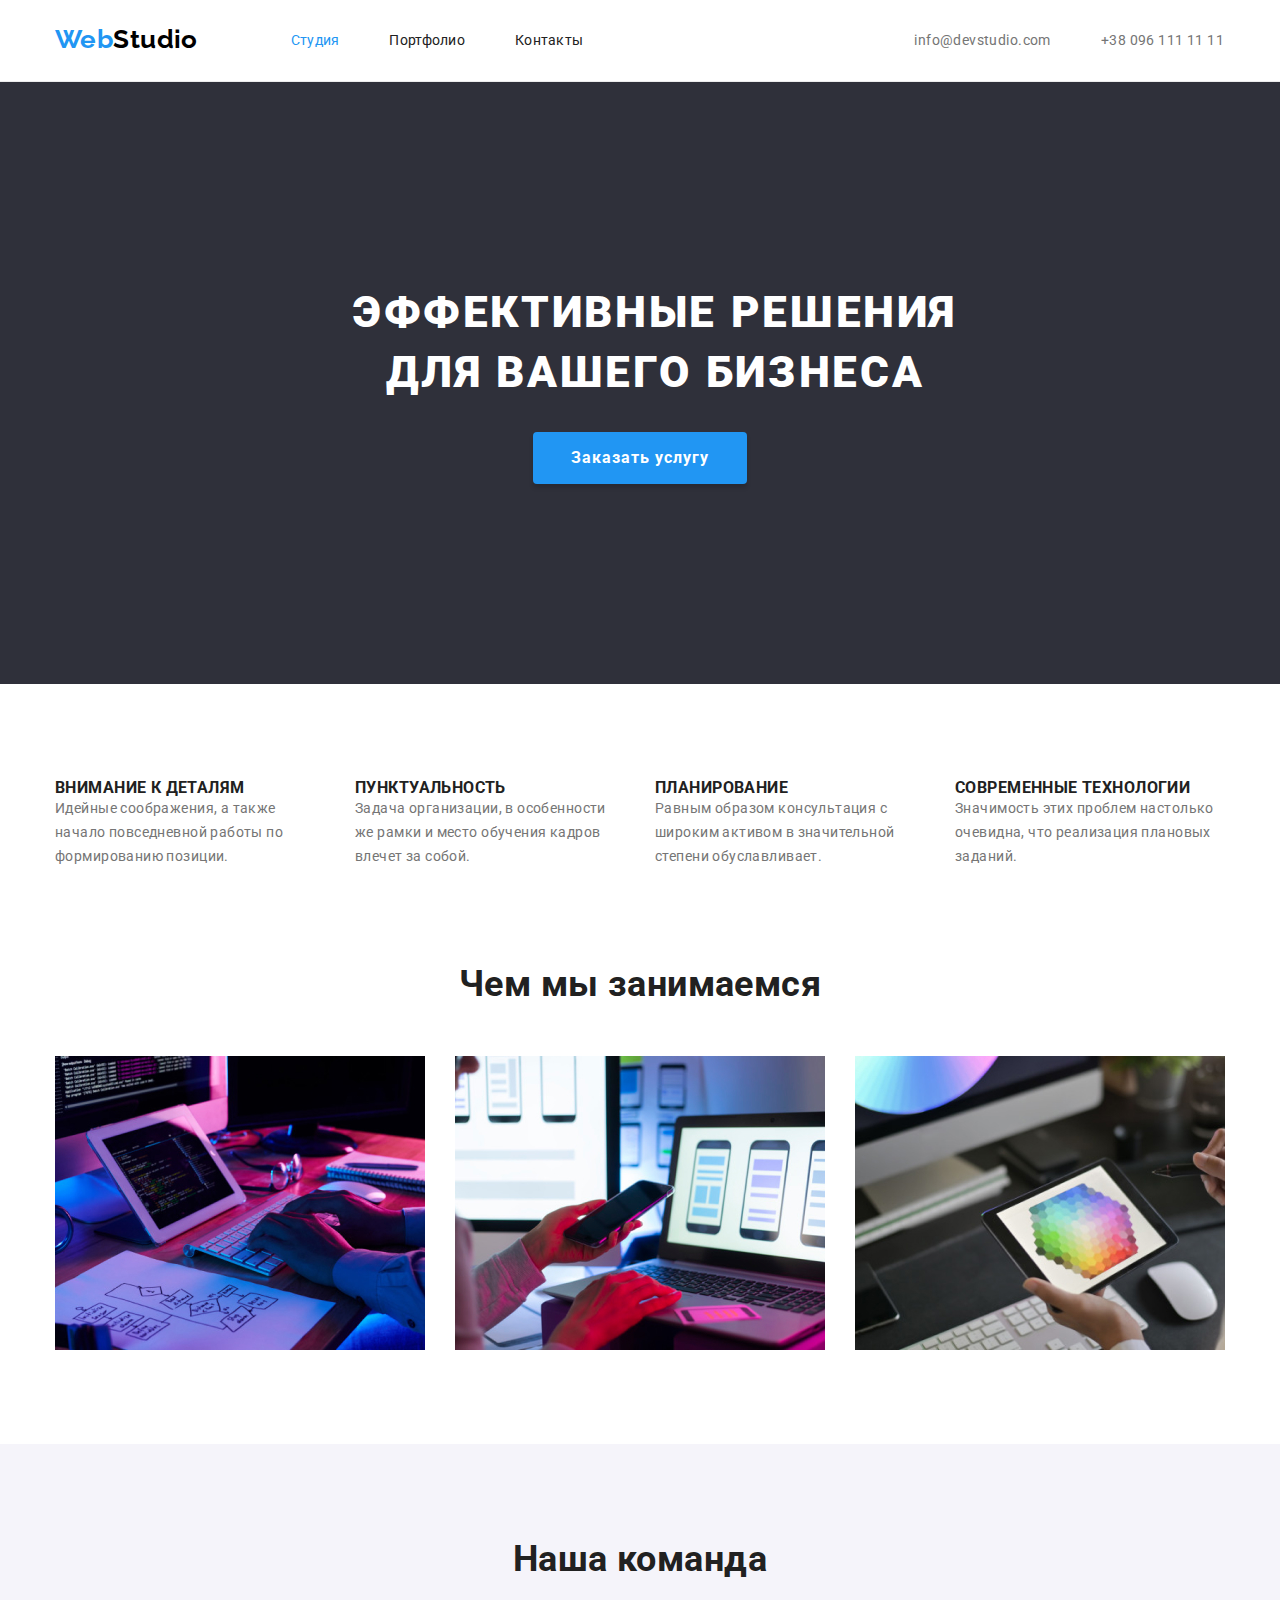
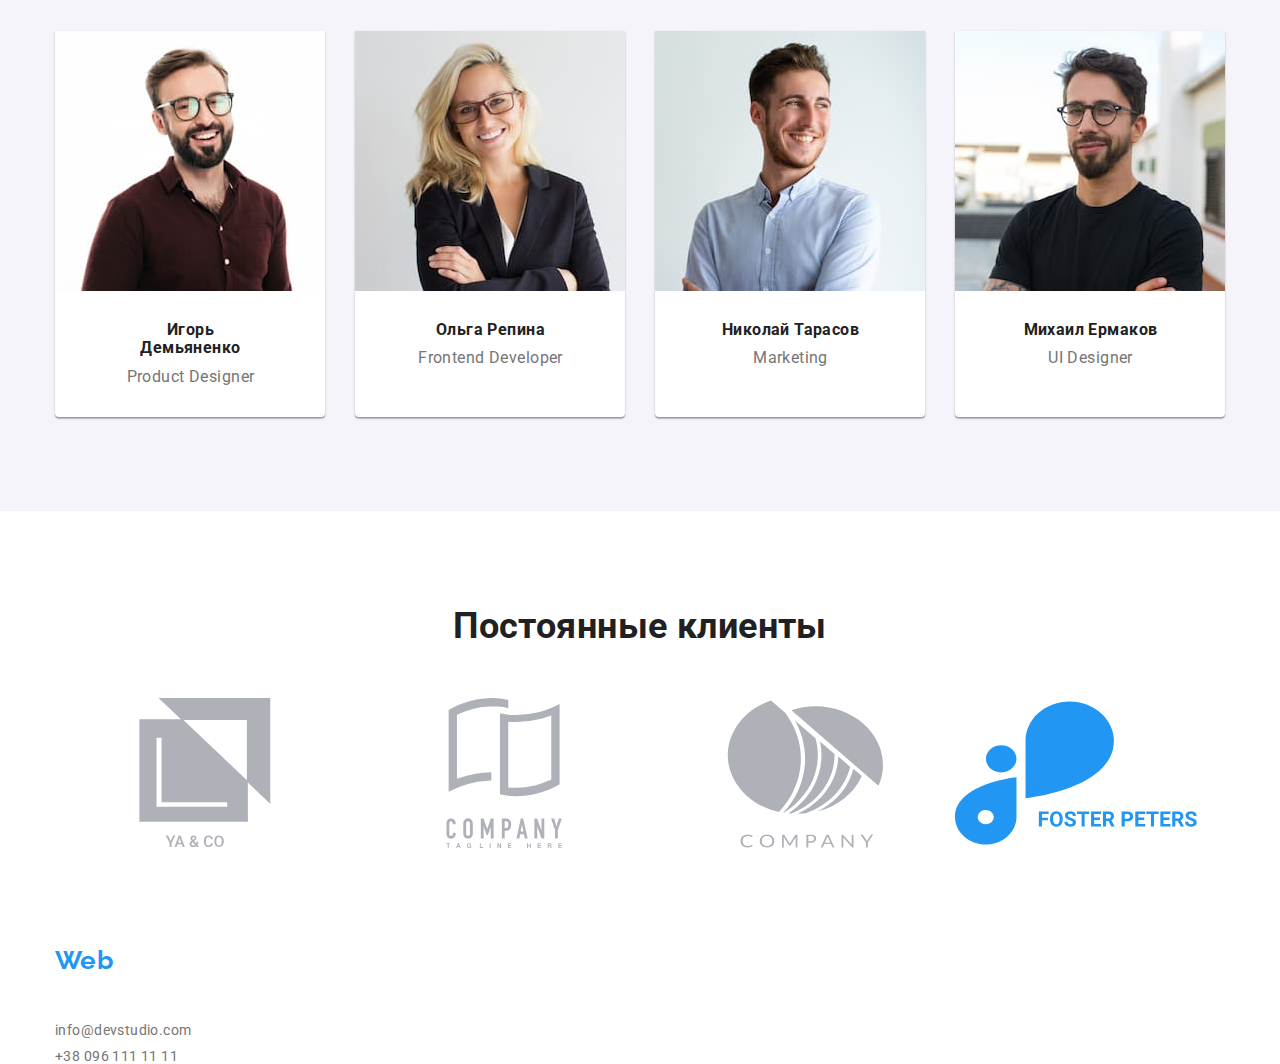
==== index.html @ c26d1b11 "Add files via upload" ====
<!DOCTYPE html>
<html lang="ru">

<head>
    <meta charset="UTF-8">
    <meta name="description" content="Студия"/>
    <meta http-equiv="x-ua-compatible" content="ie=edge">
    <meta name="viewport" content="width=device-width, initial-scale=1.0">
        <link rel="stylesheet" href="css/modern-normalize.css">
    <link rel="stylesheet" href="./css/styles.css">
    <title>Эффективные решения для вашего бизнеса</title>
    <link rel="preconnect" href="https://fonts.googleapis.com">
    <link rel="preconnect" href="https://fonts.gstatic.com" crossorigin>
    <link href="https://fonts.googleapis.com/css2?family=Raleway:wght@700&family=Roboto:wght@400;500;700;900&display=swap"
    rel="stylesheet">
</head>

<body>
        <!--header-->
        <header>
            <div class="container">
                <div class="heading-list">
                    <!--website navigation-->
                    <nav class="heading-nav">
                        <a class="logo" href="./index.html"><span class="logo-blue">Web</span>Studio</a>
                        <ul class="menu">
                            <li class="menu-item"><a class="navigation active" href="./index.html">Студия</a></li>
                            <li class="menu-item"><a class="navigation" href="./portfolio.html">Портфолио</a></li>
                            <li class="menu-item"><a class="navigation" href="/контакты">Контакты</a></li>
                        </ul>
                    </nav>
                    <ul class="contacts-in-header">
                        <li contact-info><a class="contact contact-first"
                                href="mailto:info@devstudio.com">info@devstudio.com</a>
                        </li>
                        <li contact-info><a class="contact" href="tel:+380961111111">+38 096 111 11 11</a></li>
                    </ul>
                </div>
            </div>
        </header>


        <!--main content-->
        <main>
            <!--header block-->
            <section class="section main-page-title">
            <div class="container">                
                <h1 class="main-title">ЭФФЕКТИВНЫЕ РЕШЕНИЯ ДЛЯ ВАШЕГО БИЗНЕСА</h1>
                <button class="order-button" type="button"><span class="button-text">Заказать услугу</span></button>
            </div>
            </section>
            <!--description blocks-->
            <section class="section values">
            <div class="container">                
            <h2 hidden>Ценности команды</h2>
                <ul class="values-list">
                    <li class="value">
                        <h3 class="company-values">ВНИМАНИЕ К ДЕТАЛЯМ</h3>
                        <p class="company-values-description">Идейные соображения, а также начало повседневной работы по формированию позиции.</p>
                    </li>
                    <li class="value">
                        <h3 class="company-values">ПУНКТУАЛЬНОСТЬ</h3>
                        <p class="company-values-description">Задача организации, в особенности же рамки и место обучения кадров влечет за собой.</p>
                    </li>
                    <li class="value">
                        <h3 class="company-values">ПЛАНИРОВАНИЕ</h3>
                        <p class="company-values-description">Равным образом консультация с широким активом в значительной степени обуславливает.</p>
                    </li>
                    <li class="value">
                        <h3 class="company-values">СОВРЕМЕННЫЕ ТЕХНОЛОГИИ</h3>
                        <p class="company-values-description">Значимость этих проблем настолько очевидна, что реализация плановых заданий.</p>
                    </li>
                </ul>
            </div>
            </section>

            <!--what we do section-->
            <section class="section">
                <div class="container">
                <h2 class="section-title">Чем мы занимаемся</h2>
                <ul class="what-we-do-content">
                    <li class="what-we-do-content-item"><img src="./images/box1.jpg" alt="кодировщик печатает в освещённой розовым комнате" width="370"/></li>
                    <li class="what-we-do-content-item"><img src="./images/box2.jpg" alt="девушка со смартфоном перед двумя мониторами" width="370"/></li>
                    <li class="what-we-do-content-item"><img src="./images/box3.jpg" alt="дизайнер выбирает цвет на планшете на фоне монитора" width="370"/></li>
                </ul>
                </div>
            </section>
 
            <!--our team section-->
            <section class="section our-team">
                <div class="container">
                <h2 class="section-title">Наша команда</h2>
                <ul class="team-section-content">
                    <li class="team-section-content-item"><img    src="./images/team1.jpg" 
                            alt="бородатый парень в очках и бардовой футболке" 
                            width="370" />
                    <div class="team-member-description">
                        <h3 class="team-member">Игорь Демьяненко</h3>
                        <p class="team-member-role">Product Designer</p><ul class="social-links">
                        <!-- <ul class="social-links">
                            <li class="social-link">
                                <a class="link-icon" href="#">
                                    <svg class="social-icon" width="20" height="20">
                                        <use href="./images/icons.svg#icon-instagram"></use>
                                    </svg>
                                </a>
                            </li>
                            <li class="social-link">
                                <a class="link-icon" href="#">
                                    <svg class="social-icon" width="20" height="20">
                                        <use href="./images/icons.svg#icon-twitter"></use>
                                    </svg>
                                </a>
                            </li>
                            <li class="social-link">
                                <a class="link-icon" href="#">
                                    <svg class="social-icon" width="20" height="20">
                                        <use href="./images/icons.svg#icon-facebook"></use>
                                    </svg>
                                </a>
                            </li>
                            <li class="social-link">
                                <a class="link-icon" href="#">
                                    <svg class="social-icon" width="20" height="20">
                                        <use href="./images/icons.svg#icon-linkedin"></use>
                                    </svg>
                                </a>
                            </li>
                        </ul> -->
                    </div>
                    </li> 
                    <li class="team-section-content-item"><img    src="./images/team2.jpg"
                            alt="блондинка в очках и чёрном пиджаке" 
                            width="370" />
                    <div class="team-member-description">
                        <h3 class="team-member">Ольга Репина</h3>
                        <p class="team-member-role">Frontend Developer</p>
                        <!-- <ul class="social-links">
                            <li class="social-link">
                                <a class="link-icon" href="#">
                                    <svg class="social-icon" width="20" height="20">
                                        <use href="./images/icons.svg#icon-instagram"></use>
                                    </svg>
                                </a>
                            </li>
                            <li class="social-link">
                                <a class="link-icon" href="#">
                                    <svg class="social-icon" width="20" height="20">
                                        <use href="./images/icons.svg#icon-twitter"></use>
                                    </svg>
                                </a>
                            </li>
                            <li class="social-link">
                                <a class="link-icon" href="#">
                                    <svg class="social-icon" width="20" height="20">
                                        <use href="./images/icons.svg#icon-facebook"></use>
                                    </svg>
                                </a>
                            </li>
                            <li class="social-link">
                                <a class="link-icon" href="#">
                                    <svg class="social-icon" width="20" height="20">
                                        <use href="./images/icons.svg#icon-linkedin"></use>
                                    </svg>
                                </a>
                            </li>
                        </ul>-->
                    </div>
                    </li>
                    <li class="team-section-content-item"><img    src="./images/team3.jpg" 
                            alt="парень в голубой рубашке улыбается и смотрит в сторону" 
                            width="370" />
                    <div class="team-member-description">
                        <h3 class="team-member">Николай Тарасов</h3>
                        <p class="team-member-role">Marketing</p>
                        <!-- <ul class="social-links">
                            <li class="social-link">
                                <a class="link-icon" href="#">
                                    <svg class="social-icon" width="20" height="20">
                                        <use href="./images/icons.svg#icon-instagram"></use>
                                    </svg>
                                </a>
                            </li>
                            <li class="social-link">
                                <a class="link-icon" href="#">
                                    <svg class="social-icon" width="20" height="20">
                                        <use href="./images/icons.svg#icon-twitter"></use>
                                    </svg>
                                </a>
                            </li>
                            <li class="social-link">
                                <a class="link-icon" href="#">
                                    <svg class="social-icon" width="20" height="20">
                                        <use href="./images/icons.svg#icon-facebook"></use>
                                    </svg>
                                </a>
                            </li>
                            <li class="social-link">
                                <a class="link-icon" href="#">
                                    <svg class="social-icon" width="20" height="20">
                                        <use href="./images/icons.svg#icon-linkedin"></use>
                                    </svg>
                                </a>
                            </li>
                        </ul>-->
                    </div>
                    </li>
                    <li class="team-section-content-item"><img    src="./images/team4.jpg" 
                            alt="парень с бородой в очках и чёрной футболке скрестил руки" 
                            width="370" />
                    <div class="team-member-description">
                        <h3 class="team-member">Михаил Ермаков</h3>
                        <p class="team-member-role">UI Designer</p>
                        <!-- <ul class="social-links">
                            <li class="social-link">
                                <a class="link-icon" href="#">
                                    <svg class="social-icon" width="20" height="20">
                                        <use href="./images/icons.svg#icon-instagram"></use>
                                    </svg>
                                </a>
                            </li>
                            <li class="social-link">
                                <a class="link-icon" href="#">
                                    <svg class="social-icon" width="20" height="20">
                                        <use href="./images/icons.svg#icon-twitter"></use>
                                    </svg>
                                </a>
                            </li>
                            <li class="social-link">
                                <a class="link-icon" href="#">
                                    <svg class="social-icon" width="20" height="20">
                                        <use href="./images/icons.svg#icon-facebook"></use>
                                    </svg>
                                </a>
                            </li>
                            <li class="social-link">
                                <a class="link-icon" href="#">
                                    <svg class="social-icon" width="20" height="20">
                                        <use href="./images/icons.svg#icon-linkedin"></use>
                                    </svg>
                                </a>
                            </li>
                        </ul>-->
                    </div>
                    </li>
                </ul>
                </div>
            </section>
            <section class="section">
            <div class="container">
            <h2 class="section-title">Постоянные клиенты</h2>
            <ul class="customers">
                <li class="customers-logo">
                    <svg>
                        <use href="./images/icons.svg#icon-customer1"></use>
                    </svg>
                </li>
                <li class="customers-logo">
                    <svg>
                        <use href="./images/icons.svg#icon-customer2"></use>
                    </svg>
                </li>
                <li class="customers-logo">
                    <svg>
                        <use href="./images/icons.svg#icon-customer3"></use>
                    </svg>
                </li>
                <li class="customers-logo">
                    <svg>
                        <use href="./images/icons.svg#icon-customer4"></use>
                    </svg>
                </li>
                <li class="customers-logo">
                    <svg>
                        <use href="./images/icons.svg#icon-customer5"></use>
                    </svg>
                </li>
                <li class="customers-logo">
                    <svg>
                        <use href="./images/icons.svg#icon-customer6"></use>
                    </svg>
                </li>
            </ul>
            </section>
        </main>

<!-- footer -->
        <footer class="footer">
            <div class="contacts-content container">
                <a class="logo-footer" href="./index.html"><span class="logo-blue">Web</span>Studio</a>
                <address>
                    <ul class="contacts-footer">
                        <li><span class="contact-adress">г. Киев, пр-т. Леси Украинки, 26</span></li>
                        <li class="contact-footer"><a class="contact" href="mailto:info@devstudio.com">info@devstudio.com</a>
                        </li>
                        <li class="contact-footer"><a class="contact" href="tel:+380961111111">+38 096 111 11 11</a></li>
                    </ul>
                </address>
            </div>
        </footer>
</body>

</html>
---- css/styles.css ----
:root {
  --primary-font: 'Roboto';
  --secondary-font: 'Raleway';
  --background-color: #fff;
  --primary-color: #212121;
  --logo-main-color: #000;
  --logo-secondary-color: #2196f3;
  --small-text-color: #757575;
  --background-extra: #f5f4fa;
  --footer-background: #2f303a;
}

body {
  font-family: var(--primary-font, --secondary-font);
  font-size: 14px;
  line-height: 1.19;
  color: var(--primary-color);
  background-color: var(--background-color);
  letter-spacing: 0.03em;
}
* {
  box-sizing: border-box;
}
ul {
  list-style: none;
  margin: 0px;
  padding: 0px;
}
h1,
h2,
h3,
h4,
h5,
h6,
p {
  margin: 0px;
  padding: 0px;
}
ul {
  list-style: none;
  padding-left: 0px;
  margin: 0px;
}
a {
  text-decoration: none;
}
button {
  cursor: pointer;
}
img {
  max-width: 100%;
  height: auto;
  display: block;
}
.container {
  width: 1200px;
  padding: 0px 15px;
  margin: 0px auto;
}
.section {
  padding: 94px 0px;
}
/*=====header+footer=====*/
header {
  border-bottom: 1px solid #ececec;
}
.heading-list {
  display: inline-flex;
  align-items: center;
  align-content: center;
  justify-content: space-between;
}
.logo {
  font-family: var(--secondary-font);
  font-weight: 700;
  font-size: 26px;
  color: var(--logo-main-color);
  padding-top: 24px;
  padding-bottom: 25px;
  margin-right: 93px;
}
.logo-blue {
  color: var(--logo-secondary-color);
}

/* navigation */
.heading-nav {
  display: flex;
  justify-content: space-between;
  align-items: center;
  align-content: center;
}
.menu {
  display: flex;
  justify-content: space-between;
  padding: 32px 0px;
}
.menu-item {
  margin: 0px 50px 0px 0px;
}
.menu-item:last-child {
  margin-right: 0px;
}
.navigation {
  letter-spacing: 0.02em;
  color: var(--primary-color);
}
.navigation:hover {
  color: var(--logo-secondary-color);
}
.active {
  color: var(--logo-secondary-color);
}
/* contacts */
.contacts-in-header {
  display: flex;
  justify-content: space-between;
  margin-left: 331px;
  padding: 0px;
}
.contact {
  color: var(--small-text-color);
  font-style: normal;
}
.contact-first {
  margin: 0px 50px 0px 0px;
}
.contact:hover {
  color: var(--logo-secondary-color);
}
.contact-info {
  display: flex;
}
.contact-adress {
  color: var(--background-color);
  font-style: normal;
}
.icon-smartphone {
  fill: var(--small-text-color);
}
.icon-smartphone:hover {
  fill: var(--logo-secondary-color);
}
/*=====main content portfolio=====*/
.project-portfolio-navigation {
  display: flex;
  justify-content: center;
  margin-bottom: 50px;
}
.portfolio-navigation-item {
  padding-left: 8px;
}
.portfolio-navigation-item:first-child {
  padding-left: 0px;
}
.portfolio-navigation-item:last-child {
  margin-right: 0px;
}
.portfolio-navigation-item:first-child {
  margin-left: 0px;
}
.button {
  color: var(--primary-color);
  font-size: 16px;
  text-align: center;
  line-height: 1.625;
  background: var(--background-extra);
  border-radius: 4px;
  border: 0px solid var(--background-extra);
  padding: 6px 20px;
}
.button:last-child {
  margin: 0px;
}
.button:hover,
.button:focus {
  color: var(--background-color);
  background: var(--logo-secondary-color);
  box-shadow: 0px 2px 2px 0px #0000001f, 0px 1px 2px 0px #00000014, 0px 3px 1px 0px #0000001a;
  border: 0px solid var(--logo-secondary-color);
}

/* ====project-samples ====*/
.element {
  list-style: none;
  padding-left: 0px;
  margin: 0px;
}
.project-examples {
  display: flex;
  flex-wrap: wrap;
  margin-top: -15px;
}
.project-sample {
  box-sizing: content-box;
  width: 370px;
  margin: 15px 0px 15px 30px;
}

.project-sample:hover,
.project-sample:focus {
  box-shadow: 1px 4px 6px 0px rgba(0, 0, 0, 0.16), 0px 4px 4px 0px rgba(0, 0, 0, 0.06),
    0px 1px 1px 0px rgba(0, 0, 0, 0.12);
}
.project-sample:nth-child(3n + 1) {
  margin-left: 0px;
}
/* .project-sample:nth-child(3n + 2) {
  margin-right: 0px;
} */
.projects {
  font-weight: 700;
  font-size: 18px;
  line-height: 2;
  letter-spacing: 0.06em;
  justify-content: flex-start;
}
.projects-type {
  font-size: 16px;
  line-height: 1.875;
  color: var(--small-text-color);
  justify-content: flex-start;
  margin-top: 4px;
}
.project-discription {
  padding: 20px 24px;
  border-left: 1px solid #eeeeee;
  border-right: 1px solid #eeeeee;
  border-bottom: 1px solid #eeeeee;
}
/*======main content studio======*/
.main-page-title {
  background: var(--footer-background);
  align-items: center;
  padding: 200px 0px;
  background-image: linear-gradient(rgba(47, 48, 58, 0.4), rgba(47, 48, 58, 0.4))
    url(..images/header.jpg);
  background-repeat: no-repeat;
  background-size: cover;
}
.main-title {
  font-size: 44px;
  font-style: black;
  font-weight: 900;
  line-height: 1.364;
  color: var(--background-color);
  text-align: center;
  letter-spacing: 0.06em;
  text-transform: uppercase;
  justify-content: center;
  width: 696px;
  margin: 0px 252px 30px 252px;
}
.order-button {
  font-weight: 700;
  font-size: 16px;
  line-height: 1.875;
  color: var(--background-color);
  display: flex;
  align-items: center;
  text-align: center;
  letter-spacing: 0.06em;
  justify-content: center;
  background: var(--logo-secondary-color);
  box-shadow: 0px 4px 4px rgba(0, 0, 0, 0.15);
  border-radius: 4px;
  justify-content: center;
  margin: auto;
  border: none;
}
.button-text {
  padding: 10px 32px;
}
/*=====compamy values section=====*/
.values-list {
  display: flex;
  justify-content: space-between;
}
.values {
  padding-bottom: 0px;
}
.company-values {
  font-weight: 700;
  text-transform: uppercase;
}
.company-values-description {
  font-weight: 400;
  line-height: 1.71;
  color: var(--small-text-color);
}
.value {
  width: 270px;
}
.value:last-child {
  margin-right: 0px;
}
/*=====what we do section=====*/
.what-we-do-content {
  display: flex;
  justify-content: space-between;
}
.what-we-do-content-item:last-child {
  margin-right: 0px;
}
.section-title {
  font-weight: 700;
  font-size: 36px;
  text-align: center;
  margin-bottom: 50px;
}
/*======our team section====== */
.our-team {
  background-color: var(--background-extra);
}
.team-section-content {
  display: flex;
  justify-content: space-between;
}
.team-section-content-item {
  box-shadow: 0px 2px 1px 0px #00000033, 0px 1px 1px 0px #00000024, 0px 1px 3px 0px #0000001f;
  border-radius: 0px 0px 4px 4px;
  background-color: var(--background-color);
}
.team-section-content-item:not(:first-child) {
  margin-left: 30px;
}
.team-member {
  font-size: 16px;
  line-height: 1.17;
  text-align: center;
  margin-bottom: 10px;
}
.team-member-role {
  font-size: 16px;
  line-height: 1.17;
  font-weight: 400;
  color: var(--small-text-color);
  text-align: center;
}
.team-member-description {
  padding: 30px 59px 30px 60px;
}
.social-links {
  display: flex;
  justify-content: space-between;
  align-items: center;
}
/* =========customers section ========*/
.customers {
  display: flex;
  justify-content: space-between;
  align-items: center;
}
.customers-logo
/*===== footer =====*/
.footer {
  background-color: var(--footer-background);
  padding: 60px 0px;
}
.logo-footer {
  font-family: var(--secondary-font);
  font-weight: 700;
  font-size: 26px;
  color: var(--background-color);
}

.contacts-footer {
  display: flex;
  flex-direction: column;
  margin-top: 20px;
  padding: 0px;
}
.contact-footer {
  margin-top: 9px;
}
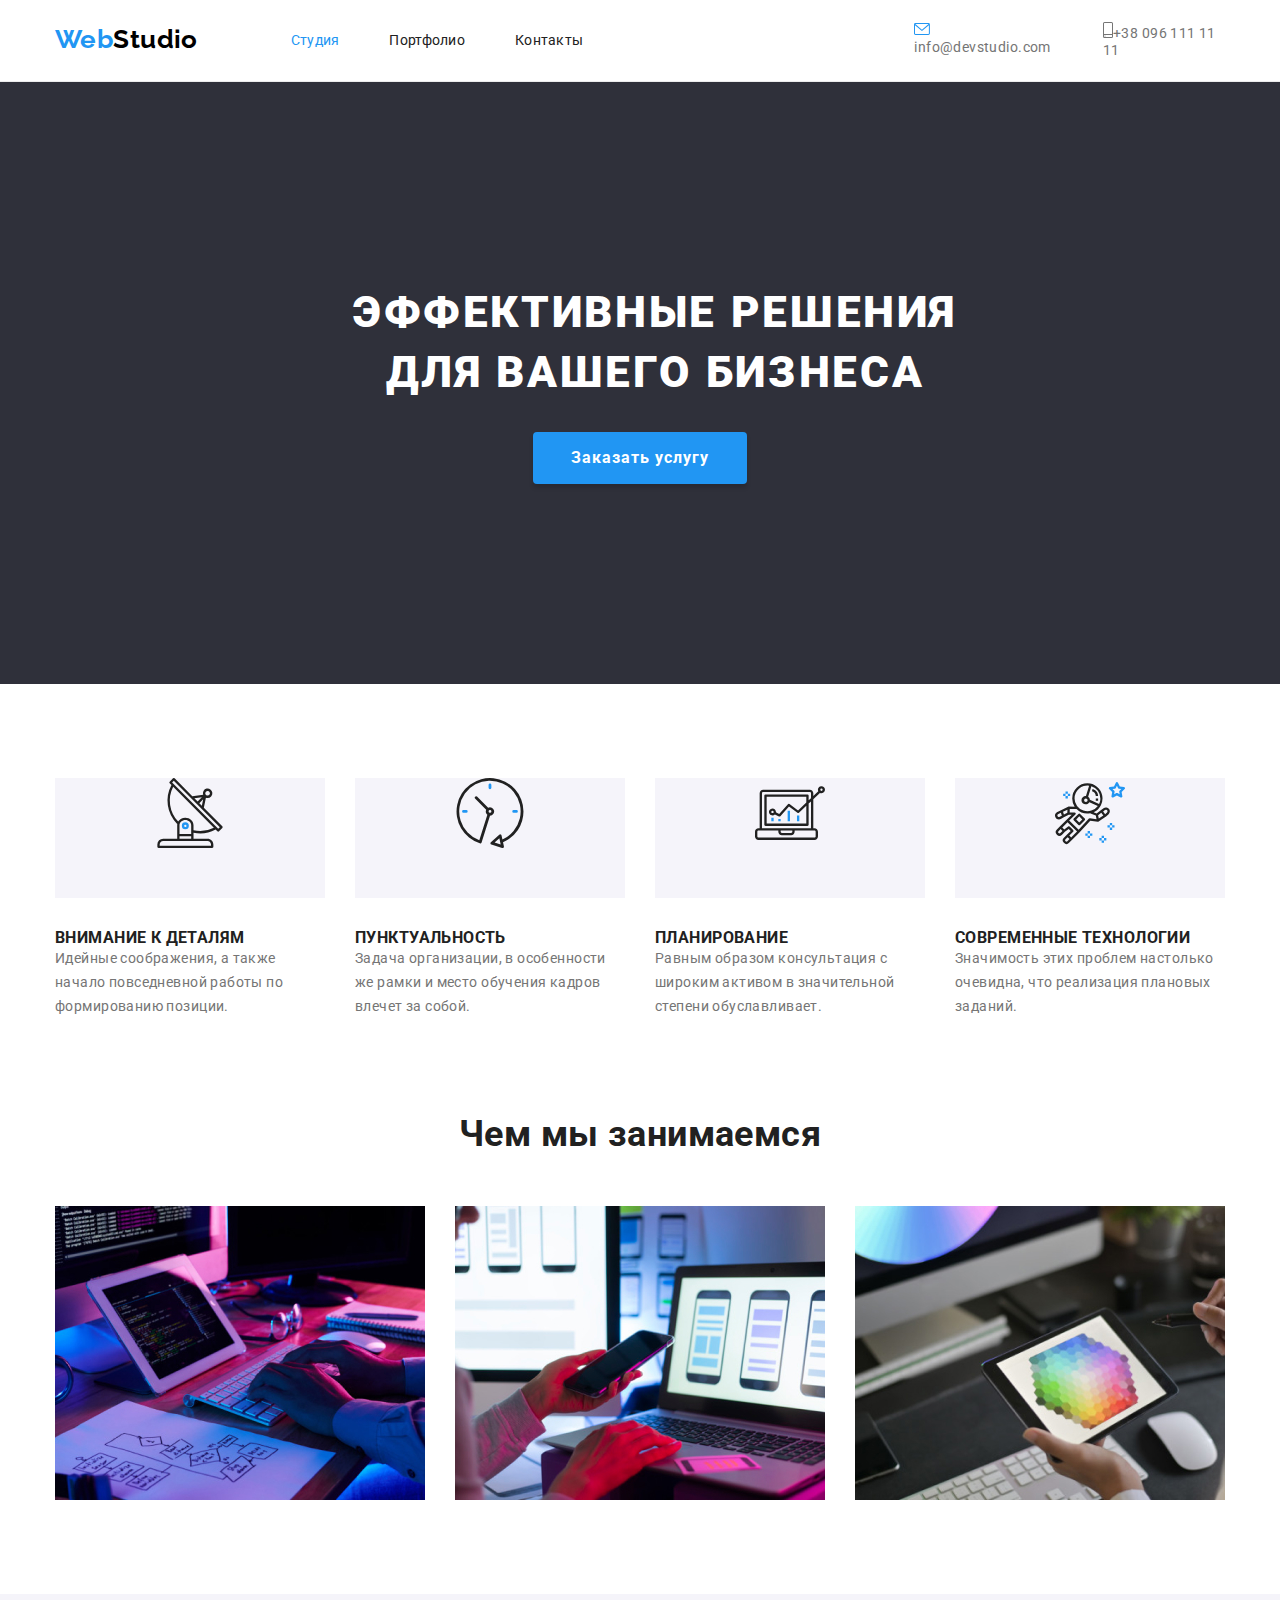
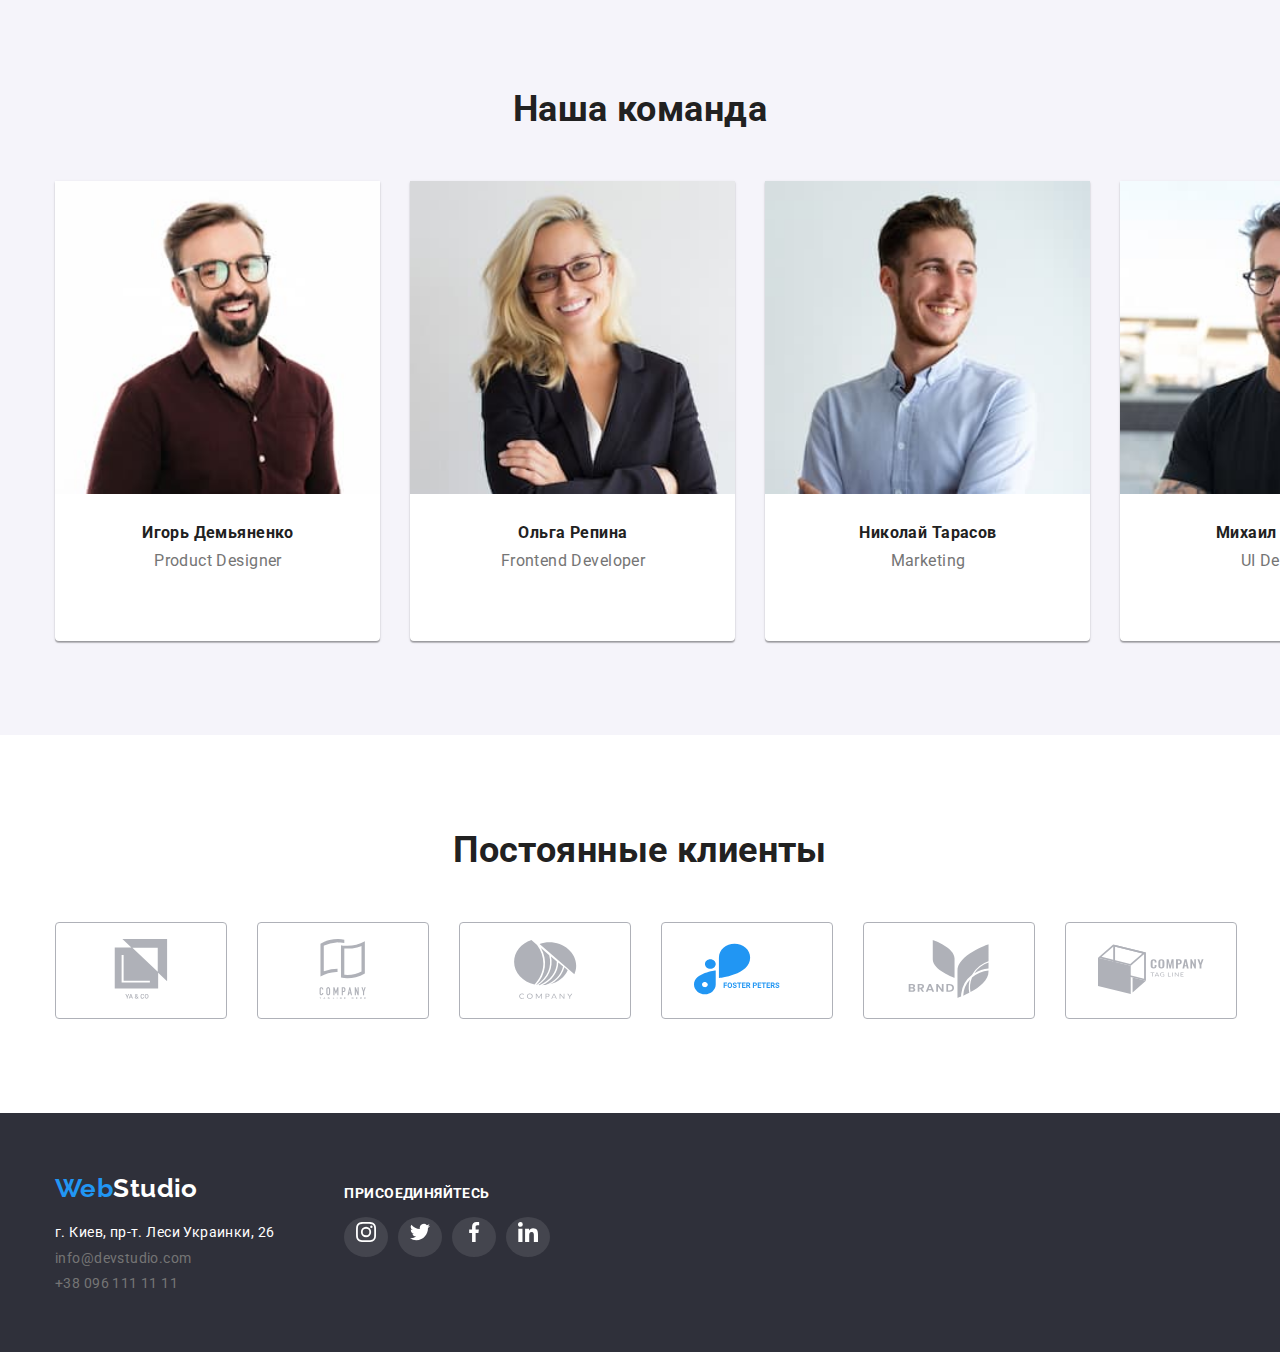
==== commit ce0861ce: "Add files via upload" ====
--- a/index.html
+++ b/index.html
@@ -24,16 +24,25 @@
                     <nav class="heading-nav">
                         <a class="logo" href="./index.html"><span class="logo-blue">Web</span>Studio</a>
                         <ul class="menu">
-                            <li class="menu-item"><a class="navigation active" href="./index.html">Студия</a></li>
+                            <li class="menu-item"><a class="navigation  active" href="./index.html">Студия</a></li>
                             <li class="menu-item"><a class="navigation" href="./portfolio.html">Портфолио</a></li>
                             <li class="menu-item"><a class="navigation" href="/контакты">Контакты</a></li>
                         </ul>
                     </nav>
                     <ul class="contacts-in-header">
-                        <li contact-info><a class="contact contact-first"
-                                href="mailto:info@devstudio.com">info@devstudio.com</a>
+                        <li class=contact-info>
+                            <a class="contact contact-first" href="mailto:info@devstudio.com">
+                                <svg class="contacts-icon" width="16" height="12">
+                                    <use href="./images/icons.svg#icon-envelope"></use>
+                                </svg>
+                                info@devstudio.com</a>
                         </li>
-                        <li contact-info><a class="contact" href="tel:+380961111111">+38 096 111 11 11</a></li>
+                        <li class=contact-info>
+                            <a class="contact" href="tel:+380961111111">
+                                <svg class="contacts-icon" width="10" height="16">
+                                    <use href="./images/icons.svg#icon-smartphone"></use>
+                                </svg>+38 096 111 11 11</a>
+                        </li>
                     </ul>
                 </div>
             </div>
@@ -55,18 +64,42 @@
             <h2 hidden>Ценности команды</h2>
                 <ul class="values-list">
                     <li class="value">
+                        <div class="value-icon-background">
+                        <svg class="value-icon" width="70" height="70">
+                            <use href= "./images/icons.svg#icon-antenna">
+                            </use>
+                        </svg>
+                        </div>
                         <h3 class="company-values">ВНИМАНИЕ К ДЕТАЛЯМ</h3>
                         <p class="company-values-description">Идейные соображения, а также начало повседневной работы по формированию позиции.</p>
                     </li>
                     <li class="value">
+                        <div class="value-icon-background">
+                        <svg class="value-icon" width="70" height="70">
+                            <use href="./images/icons.svg#icon-clock">
+                            </use>
+                        </svg>
+                        </div>
                         <h3 class="company-values">ПУНКТУАЛЬНОСТЬ</h3>
                         <p class="company-values-description">Задача организации, в особенности же рамки и место обучения кадров влечет за собой.</p>
                     </li>
                     <li class="value">
+                        <div class="value-icon-background">
+                        <svg class="value-icon" width="70" height="70">
+                            <use href="./images/icons.svg#icon-diagram">
+                            </use>
+                        </svg>
+                        </div>
                         <h3 class="company-values">ПЛАНИРОВАНИЕ</h3>
                         <p class="company-values-description">Равным образом консультация с широким активом в значительной степени обуславливает.</p>
                     </li>
                     <li class="value">
+                        <div class="value-icon-background">
+                        <svg class="value-icon" width="70" height="70">
+                            <use href="./images/icons.svg#icon-astronaut">
+                            </use>
+                        </svg>
+                        </div>
                         <h3 class="company-values">СОВРЕМЕННЫЕ ТЕХНОЛОГИИ</h3>
                         <p class="company-values-description">Значимость этих проблем настолько очевидна, что реализация плановых заданий.</p>
                     </li>
@@ -96,37 +129,37 @@
                             width="370" />
                     <div class="team-member-description">
                         <h3 class="team-member">Игорь Демьяненко</h3>
-                        <p class="team-member-role">Product Designer</p><ul class="social-links">
-                        <!-- <ul class="social-links">
-                            <li class="social-link">
-                                <a class="link-icon" href="#">
-                                    <svg class="social-icon" width="20" height="20">
-                                        <use href="./images/icons.svg#icon-instagram"></use>
-                                    </svg>
-                                </a>
-                            </li>
-                            <li class="social-link">
-                                <a class="link-icon" href="#">
-                                    <svg class="social-icon" width="20" height="20">
-                                        <use href="./images/icons.svg#icon-twitter"></use>
-                                    </svg>
-                                </a>
-                            </li>
-                            <li class="social-link">
-                                <a class="link-icon" href="#">
-                                    <svg class="social-icon" width="20" height="20">
-                                        <use href="./images/icons.svg#icon-facebook"></use>
-                                    </svg>
-                                </a>
-                            </li>
-                            <li class="social-link">
-                                <a class="link-icon" href="#">
-                                    <svg class="social-icon" width="20" height="20">
-                                        <use href="./images/icons.svg#icon-linkedin"></use>
-                                    </svg>
-                                </a>
-                            </li>
-                        </ul> -->
+                        <p class="team-member-role">Product Designer</p>
+                        <ul class="social-links">
+                            <li class="social-link">
+                                <a class="link-icon" href="#">
+                                    <svg class="social-icon" width="20" height="20">
+                                        <use href="./images/icons.svg#icon-instagram"></use>
+                                    </svg>
+                                </a>
+                            </li>
+                            <li class="social-link">
+                                <a class="link-icon" href="#">
+                                    <svg class="social-icon" width="20" height="20">
+                                        <use href="./images/icons.svg#icon-twitter"></use>
+                                    </svg>
+                                </a>
+                            </li>
+                            <li class="social-link">
+                                <a class="link-icon" href="#">
+                                    <svg class="social-icon" width="20" height="20">
+                                        <use href="./images/icons.svg#icon-facebook"></use>
+                                    </svg>
+                                </a>
+                            </li>
+                            <li class="social-link">
+                                <a class="link-icon" href="#">
+                                    <svg class="social-icon" width="20" height="20">
+                                        <use href="./images/icons.svg#icon-linkedin"></use>
+                                    </svg>
+                                </a>
+                            </li>
+                        </ul>
                     </div>
                     </li> 
                     <li class="team-section-content-item"><img    src="./images/team2.jpg"
@@ -135,36 +168,36 @@
                     <div class="team-member-description">
                         <h3 class="team-member">Ольга Репина</h3>
                         <p class="team-member-role">Frontend Developer</p>
-                        <!-- <ul class="social-links">
-                            <li class="social-link">
-                                <a class="link-icon" href="#">
-                                    <svg class="social-icon" width="20" height="20">
-                                        <use href="./images/icons.svg#icon-instagram"></use>
-                                    </svg>
-                                </a>
-                            </li>
-                            <li class="social-link">
-                                <a class="link-icon" href="#">
-                                    <svg class="social-icon" width="20" height="20">
-                                        <use href="./images/icons.svg#icon-twitter"></use>
-                                    </svg>
-                                </a>
-                            </li>
-                            <li class="social-link">
-                                <a class="link-icon" href="#">
-                                    <svg class="social-icon" width="20" height="20">
-                                        <use href="./images/icons.svg#icon-facebook"></use>
-                                    </svg>
-                                </a>
-                            </li>
-                            <li class="social-link">
-                                <a class="link-icon" href="#">
-                                    <svg class="social-icon" width="20" height="20">
-                                        <use href="./images/icons.svg#icon-linkedin"></use>
-                                    </svg>
-                                </a>
-                            </li>
-                        </ul>-->
+                        <ul class="social-links">
+                            <li class="social-link">
+                                <a class="link-icon" href="#">
+                                    <svg class="social-icon" width="20" height="20">
+                                        <use href="./images/icons.svg#icon-instagram"></use>
+                                    </svg>
+                                </a>
+                            </li>
+                            <li class="social-link">
+                                <a class="link-icon" href="#">
+                                    <svg class="social-icon" width="20" height="20">
+                                        <use href="./images/icons.svg#icon-twitter"></use>
+                                    </svg>
+                                </a>
+                            </li>
+                            <li class="social-link">
+                                <a class="link-icon" href="#">
+                                    <svg class="social-icon" width="20" height="20">
+                                        <use href="./images/icons.svg#icon-facebook"></use>
+                                    </svg>
+                                </a>
+                            </li>
+                            <li class="social-link">
+                                <a class="link-icon" href="#">
+                                    <svg class="social-icon" width="20" height="20">
+                                        <use href="./images/icons.svg#icon-linkedin"></use>
+                                    </svg>
+                                </a>
+                            </li>
+                        </ul>
                     </div>
                     </li>
                     <li class="team-section-content-item"><img    src="./images/team3.jpg" 
@@ -173,36 +206,36 @@
                     <div class="team-member-description">
                         <h3 class="team-member">Николай Тарасов</h3>
                         <p class="team-member-role">Marketing</p>
-                        <!-- <ul class="social-links">
-                            <li class="social-link">
-                                <a class="link-icon" href="#">
-                                    <svg class="social-icon" width="20" height="20">
-                                        <use href="./images/icons.svg#icon-instagram"></use>
-                                    </svg>
-                                </a>
-                            </li>
-                            <li class="social-link">
-                                <a class="link-icon" href="#">
-                                    <svg class="social-icon" width="20" height="20">
-                                        <use href="./images/icons.svg#icon-twitter"></use>
-                                    </svg>
-                                </a>
-                            </li>
-                            <li class="social-link">
-                                <a class="link-icon" href="#">
-                                    <svg class="social-icon" width="20" height="20">
-                                        <use href="./images/icons.svg#icon-facebook"></use>
-                                    </svg>
-                                </a>
-                            </li>
-                            <li class="social-link">
-                                <a class="link-icon" href="#">
-                                    <svg class="social-icon" width="20" height="20">
-                                        <use href="./images/icons.svg#icon-linkedin"></use>
-                                    </svg>
-                                </a>
-                            </li>
-                        </ul>-->
+                        <ul class="social-links">
+                            <li class="social-link">
+                                <a class="link-icon" href="#">
+                                    <svg class="social-icon" width="20" height="20">
+                                        <use href="./images/icons.svg#icon-instagram"></use>
+                                    </svg>
+                                </a>
+                            </li>
+                            <li class="social-link">
+                                <a class="link-icon" href="#">
+                                    <svg class="social-icon" width="20" height="20">
+                                        <use href="./images/icons.svg#icon-twitter"></use>
+                                    </svg>
+                                </a>
+                            </li>
+                            <li class="social-link">
+                                <a class="link-icon" href="#">
+                                    <svg class="social-icon" width="20" height="20">
+                                        <use href="./images/icons.svg#icon-facebook"></use>
+                                    </svg>
+                                </a>
+                            </li>
+                            <li class="social-link">
+                                <a class="link-icon" href="#">
+                                    <svg class="social-icon" width="20" height="20">
+                                        <use href="./images/icons.svg#icon-linkedin"></use>
+                                    </svg>
+                                </a>
+                            </li>
+                        </ul>
                     </div>
                     </li>
                     <li class="team-section-content-item"><img    src="./images/team4.jpg" 
@@ -211,36 +244,36 @@
                     <div class="team-member-description">
                         <h3 class="team-member">Михаил Ермаков</h3>
                         <p class="team-member-role">UI Designer</p>
-                        <!-- <ul class="social-links">
-                            <li class="social-link">
-                                <a class="link-icon" href="#">
-                                    <svg class="social-icon" width="20" height="20">
-                                        <use href="./images/icons.svg#icon-instagram"></use>
-                                    </svg>
-                                </a>
-                            </li>
-                            <li class="social-link">
-                                <a class="link-icon" href="#">
-                                    <svg class="social-icon" width="20" height="20">
-                                        <use href="./images/icons.svg#icon-twitter"></use>
-                                    </svg>
-                                </a>
-                            </li>
-                            <li class="social-link">
-                                <a class="link-icon" href="#">
-                                    <svg class="social-icon" width="20" height="20">
-                                        <use href="./images/icons.svg#icon-facebook"></use>
-                                    </svg>
-                                </a>
-                            </li>
-                            <li class="social-link">
-                                <a class="link-icon" href="#">
-                                    <svg class="social-icon" width="20" height="20">
-                                        <use href="./images/icons.svg#icon-linkedin"></use>
-                                    </svg>
-                                </a>
-                            </li>
-                        </ul>-->
+                        <ul class="social-links">
+                            <li class="social-link">
+                                <a class="link-icon" href="#">
+                                    <svg class="social-icon" width="20" height="20">
+                                        <use href="./images/icons.svg#icon-instagram"></use>
+                                    </svg>
+                                </a>
+                            </li>
+                            <li class="social-link">
+                                <a class="link-icon" href="#">
+                                    <svg class="social-icon" width="20" height="20">
+                                        <use href="./images/icons.svg#icon-twitter"></use>
+                                    </svg>
+                                </a>
+                            </li>
+                            <li class="social-link">
+                                <a class="link-icon" href="#">
+                                    <svg class="social-icon" width="20" height="20">
+                                        <use href="./images/icons.svg#icon-facebook"></use>
+                                    </svg>
+                                </a>
+                            </li>
+                            <li class="social-link">
+                                <a class="link-icon" href="#">
+                                    <svg class="social-icon" width="20" height="20">
+                                        <use href="./images/icons.svg#icon-linkedin"></use>
+                                    </svg>
+                                </a>
+                            </li>
+                        </ul>
                     </div>
                     </li>
                 </ul>
@@ -251,32 +284,32 @@
             <h2 class="section-title">Постоянные клиенты</h2>
             <ul class="customers">
                 <li class="customers-logo">
-                    <svg>
+                    <svg class="customer" width="106" height="60">
                         <use href="./images/icons.svg#icon-customer1"></use>
                     </svg>
                 </li>
                 <li class="customers-logo">
-                    <svg>
+                    <svg class="customer" width="106" height="60">
                         <use href="./images/icons.svg#icon-customer2"></use>
                     </svg>
                 </li>
                 <li class="customers-logo">
-                    <svg>
+                    <svg class="customer" width="106" height="60">
                         <use href="./images/icons.svg#icon-customer3"></use>
                     </svg>
                 </li>
                 <li class="customers-logo">
-                    <svg>
+                    <svg class="customer" width="106" height="60">
                         <use href="./images/icons.svg#icon-customer4"></use>
                     </svg>
                 </li>
                 <li class="customers-logo">
-                    <svg>
+                    <svg class="customer" width="106" height="60">
                         <use href="./images/icons.svg#icon-customer5"></use>
                     </svg>
                 </li>
                 <li class="customers-logo">
-                    <svg>
+                    <svg class="customer" width="106" height="60">
                         <use href="./images/icons.svg#icon-customer6"></use>
                     </svg>
                 </li>
@@ -286,7 +319,8 @@
 
 <!-- footer -->
         <footer class="footer">
-            <div class="contacts-content container">
+            <div class="container container-footer">
+            <div class="contacts-content">
                 <a class="logo-footer" href="./index.html"><span class="logo-blue">Web</span>Studio</a>
                 <address>
                     <ul class="contacts-footer">
@@ -297,6 +331,40 @@
                     </ul>
                 </address>
             </div>
+                <div class="footer-social-networks">
+                    <h4 class="footer-social-networks-title">ПРИСОЕДИНЯЙТЕСЬ</h4>
+                        <ul class="social-links-footer">
+                            <li class="social-link">
+                                <a class="social-network-icon" href="#">
+                                    <svg class="network-icon" width="20" height="20">
+                                        <use href="./images/icons.svg#icon-instagram"></use>
+                                    </svg>
+                                </a>
+                            </li>
+                            <li class="social-link">
+                                <a class="social-network-icon" href="#">
+                                    <svg class="network-icon" width="20" height="20">
+                                        <use href="./images/icons.svg#icon-twitter"></use>
+                                    </svg>
+                                </a>
+                            </li>
+                            <li class="social-link">
+                                <a class="social-network-icon" href="#">
+                                    <svg class="network-icon" width="20" height="20">
+                                        <use href="./images/icons.svg#icon-facebook"></use>
+                                    </svg>
+                                </a>
+                            </li>
+                            <li class="social-link">
+                                <a class="social-network-icon" href="#">
+                                    <svg class="network-icon" width="20" height="20">
+                                        <use href="./images/icons.svg#icon-linkedin"></use>
+                                    </svg>
+                                </a>
+                            </li>
+                        </ul>
+                </div>
+            </div>
         </footer>
 </body>
 
--- a/css/styles.css
+++ b/css/styles.css
@@ -8,6 +8,7 @@
   --small-text-color: #757575;
   --background-extra: #f5f4fa;
   --footer-background: #2f303a;
+  --customer-logo: #afb1b8;
 }
 
 body {
@@ -135,10 +136,14 @@
   color: var(--background-color);
   font-style: normal;
 }
-.icon-smartphone {
+/* .contact::before {
+  content: ' ';
+} */
+.contacts-icon {
   fill: var(--small-text-color);
 }
-.icon-smartphone:hover {
+.contacts-icon:hover,
+.contacts-icon:focus {
   fill: var(--logo-secondary-color);
 }
 /*=====main content portfolio=====*/
@@ -233,8 +238,8 @@
   background: var(--footer-background);
   align-items: center;
   padding: 200px 0px;
-  background-image: linear-gradient(rgba(47, 48, 58, 0.4), rgba(47, 48, 58, 0.4))
-    url(..images/header.jpg);
+  background-image: url(./images/header.jpg)
+    linear-gradient(rgba(47, 48, 58, 0.4), rgba(47, 48, 58, 0.4));
   background-repeat: no-repeat;
   background-size: cover;
 }
@@ -294,6 +299,16 @@
 .value:last-child {
   margin-right: 0px;
 }
+.value-icon-background {
+  background: var(--background-extra);
+  height: 120px;
+  margin-bottom: 30px;
+  display: flex;
+  justify-content: center;
+  align-content: center;
+}
+/* .value-icon {
+} */
 /*=====what we do section=====*/
 .what-we-do-content {
   display: flex;
@@ -344,6 +359,26 @@
   display: flex;
   justify-content: space-between;
   align-items: center;
+  align-content: center;
+  margin-top: 16px;
+  box-sizing: border-box;
+}
+.social-link {
+  margin-left: 10px;
+}
+.social-link:first-child {
+  margin-left: 0px;
+}
+.link-icon {
+  border-radius: 50%;
+  padding: 12px;
+  fill: var(--customer-logo);
+}
+.link-icon:hover,
+.link-icon:focus {
+  background: var(--logo-secondary-color);
+  fill: var(--background-color);
+  border-radius: 50%;
 }
 /* =========customers section ========*/
 .customers {
@@ -351,7 +386,27 @@
   justify-content: space-between;
   align-items: center;
 }
-.customers-logo
+.customers-logo {
+  margin-left: 30px;
+  border: 1px solid var(--customer-logo);
+  box-sizing: border-box;
+  border-radius: 4px;
+}
+.customers-logo:focus,
+.customers-logo:hover {
+  border: 1px solid var(--logo-secondary-color);
+}
+.customers-logo:first-child {
+  margin-left: 0px;
+}
+.customer {
+  fill: var(--customer-logo);
+  margin: 16px 32px;
+}
+.customer:hover,
+.customer:focus {
+  fill: var(--logo-secondary-color);
+}
 /*===== footer =====*/
 .footer {
   background-color: var(--footer-background);
@@ -363,7 +418,6 @@
   font-size: 26px;
   color: var(--background-color);
 }
-
 .contacts-footer {
   display: flex;
   flex-direction: column;
@@ -373,3 +427,35 @@
 .contact-footer {
   margin-top: 9px;
 }
+.container-footer {
+  display: flex;
+}
+.footer-social-networks {
+  padding-top: 12px;
+  padding-left: 70px;
+}
+.footer-social-networks-title {
+  color: var(--background-color);
+  line-height: 1.17;
+  font-weight: 700;
+  letter-spacing: 0.03em;
+}
+.social-network-icon {
+  background: rgba(255, 255, 255, 0.1);
+  color: var(--background-color);
+  border-radius: 50%;
+  padding: 12px;
+}
+.social-network-icon:hover,
+.social-network-icon:focus {
+  background: var(--logo-secondary-color);
+  border-radius: 50%;
+}
+.social-links-footer {
+  display: flex;
+  justify-content: space-between;
+  align-items: center;
+  align-content: center;
+  margin-top: 20px;
+  box-sizing: content-box;
+}
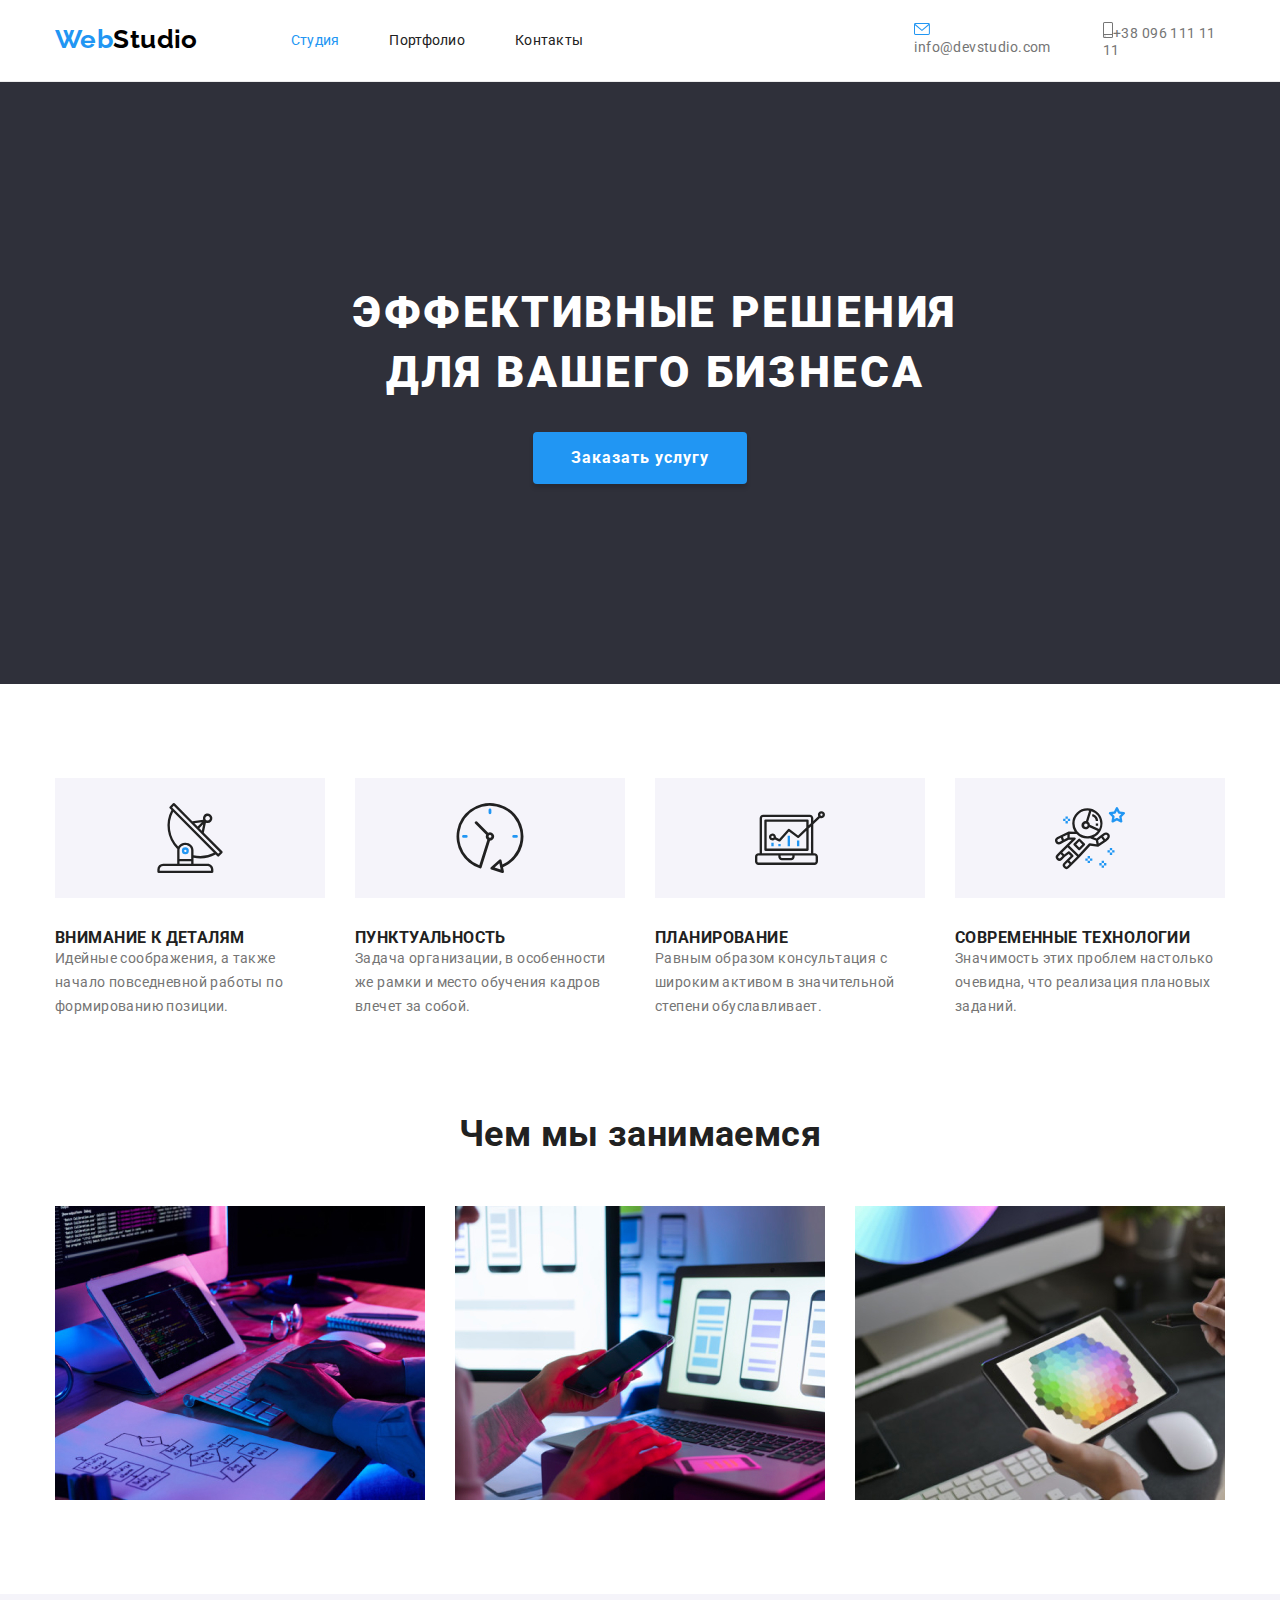
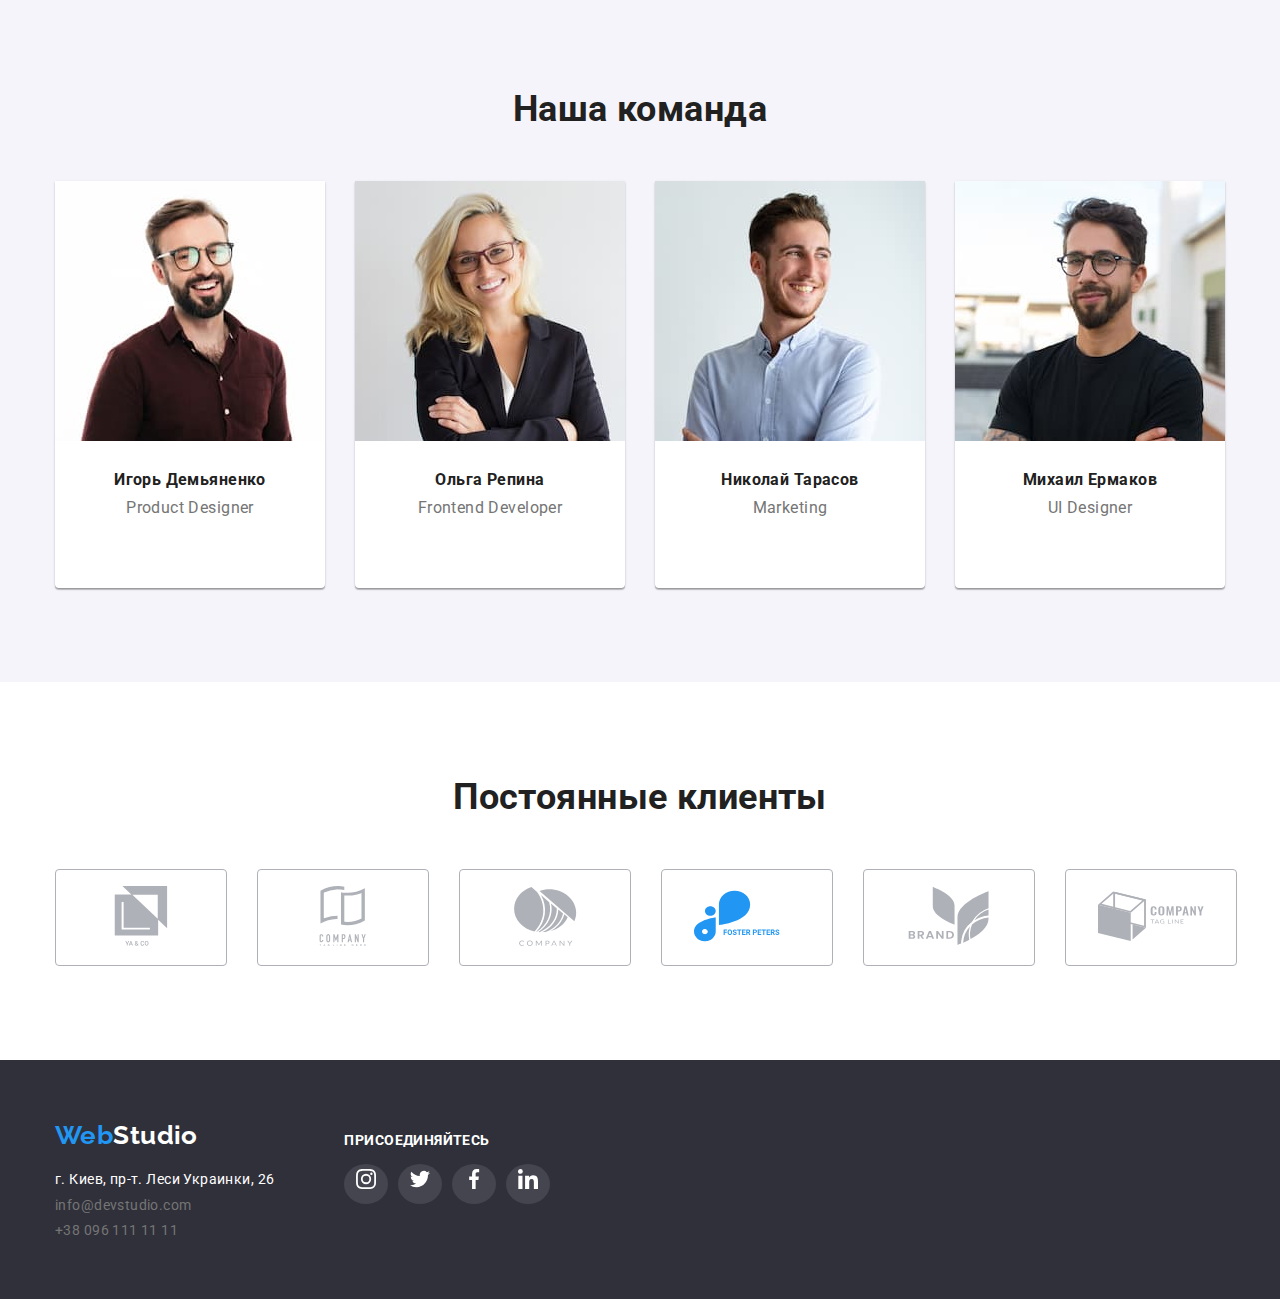
==== commit f7317765: "Add files via upload" ====
--- a/index.html
+++ b/index.html
@@ -126,7 +126,7 @@
                 <ul class="team-section-content">
                     <li class="team-section-content-item"><img    src="./images/team1.jpg" 
                             alt="бородатый парень в очках и бардовой футболке" 
-                            width="370" />
+                            width="270" />
                     <div class="team-member-description">
                         <h3 class="team-member">Игорь Демьяненко</h3>
                         <p class="team-member-role">Product Designer</p>
@@ -164,7 +164,7 @@
                     </li> 
                     <li class="team-section-content-item"><img    src="./images/team2.jpg"
                             alt="блондинка в очках и чёрном пиджаке" 
-                            width="370" />
+                            width="270" />
                     <div class="team-member-description">
                         <h3 class="team-member">Ольга Репина</h3>
                         <p class="team-member-role">Frontend Developer</p>
@@ -202,7 +202,7 @@
                     </li>
                     <li class="team-section-content-item"><img    src="./images/team3.jpg" 
                             alt="парень в голубой рубашке улыбается и смотрит в сторону" 
-                            width="370" />
+                            width="270" />
                     <div class="team-member-description">
                         <h3 class="team-member">Николай Тарасов</h3>
                         <p class="team-member-role">Marketing</p>
@@ -240,7 +240,7 @@
                     </li>
                     <li class="team-section-content-item"><img    src="./images/team4.jpg" 
                             alt="парень с бородой в очках и чёрной футболке скрестил руки" 
-                            width="370" />
+                            width="270" />
                     <div class="team-member-description">
                         <h3 class="team-member">Михаил Ермаков</h3>
                         <p class="team-member-role">UI Designer</p>
--- a/css/styles.css
+++ b/css/styles.css
@@ -137,7 +137,8 @@
   font-style: normal;
 }
 /* .contact::before {
-  content: ' ';
+  content: ' '
+  ;
 } */
 .contacts-icon {
   fill: var(--small-text-color);
@@ -305,7 +306,7 @@
   margin-bottom: 30px;
   display: flex;
   justify-content: center;
-  align-content: center;
+  align-items: center;
 }
 /* .value-icon {
 } */
@@ -353,13 +354,12 @@
   text-align: center;
 }
 .team-member-description {
-  padding: 30px 59px 30px 60px;
+  padding: 30px 32px 30px 32px;
 }
 .social-links {
   display: flex;
   justify-content: space-between;
   align-items: center;
-  align-content: center;
   margin-top: 16px;
   box-sizing: border-box;
 }
@@ -455,7 +455,6 @@
   display: flex;
   justify-content: space-between;
   align-items: center;
-  align-content: center;
   margin-top: 20px;
   box-sizing: content-box;
 }
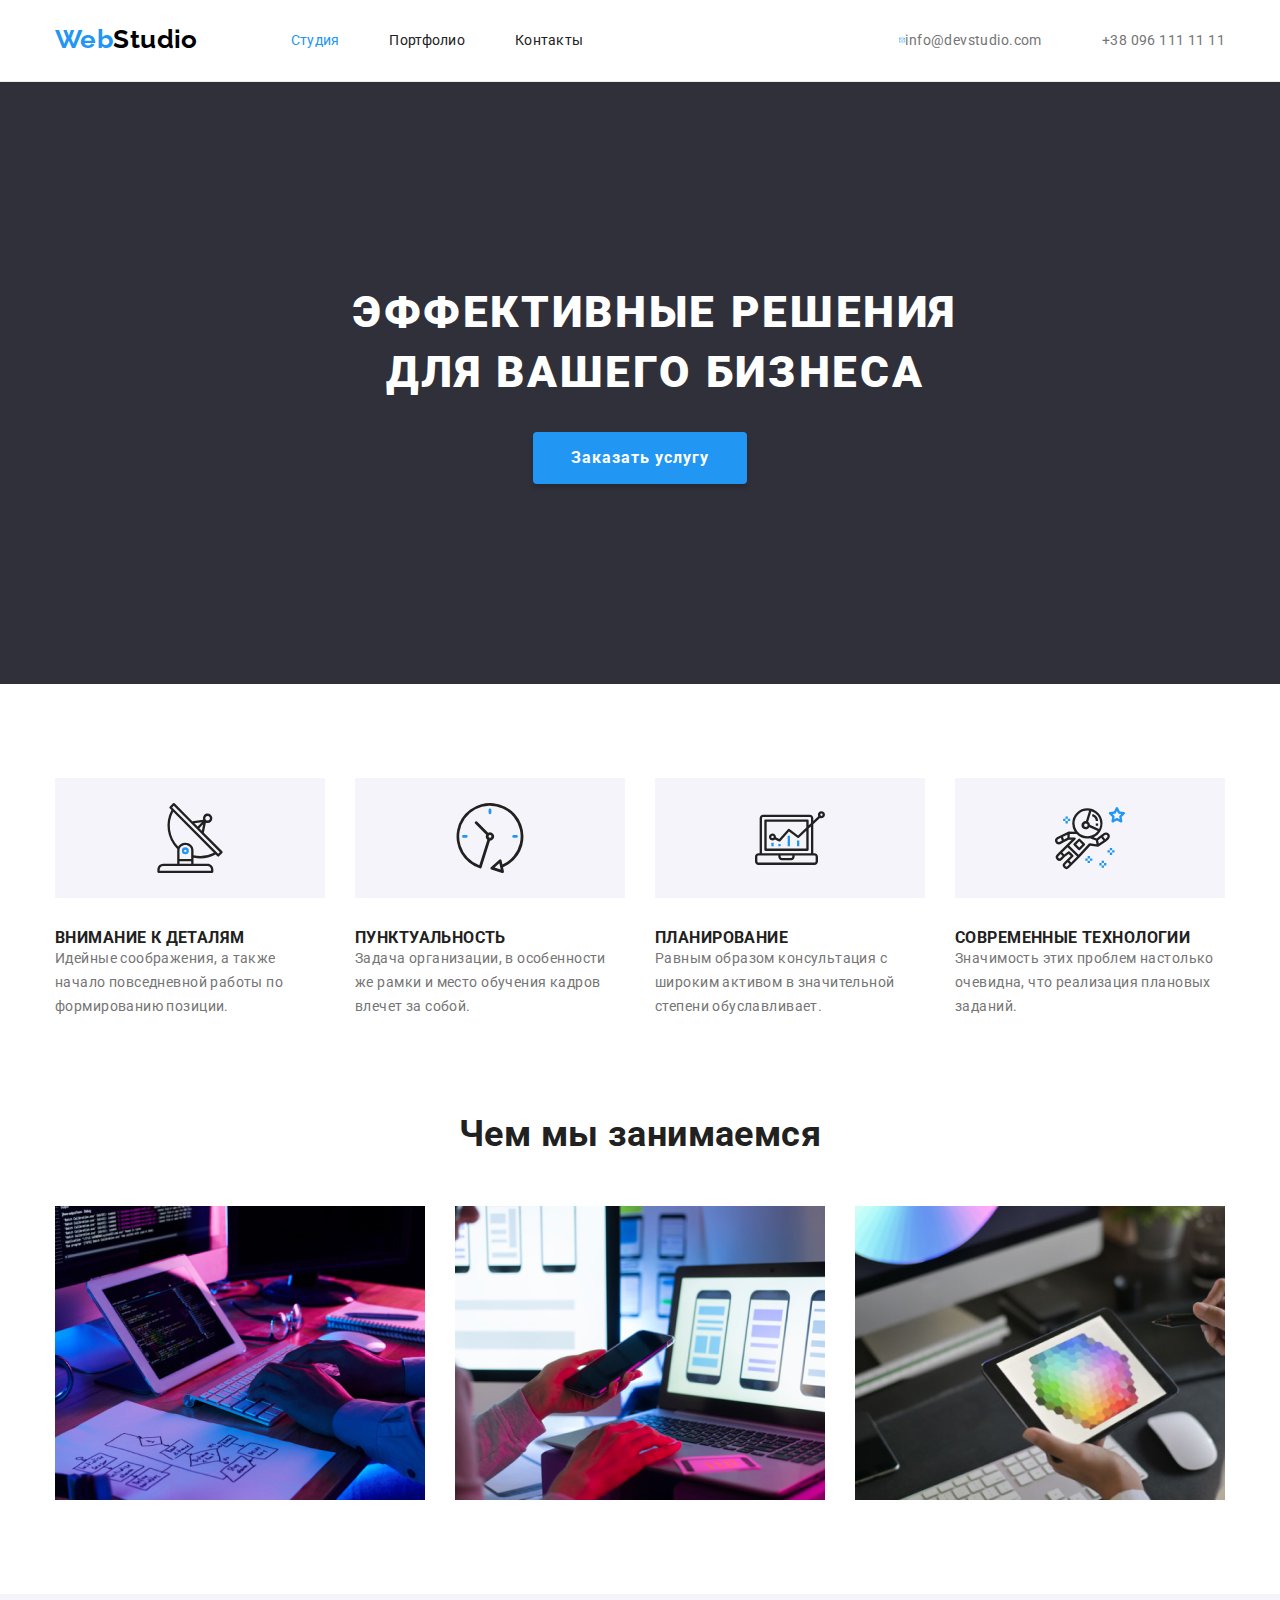
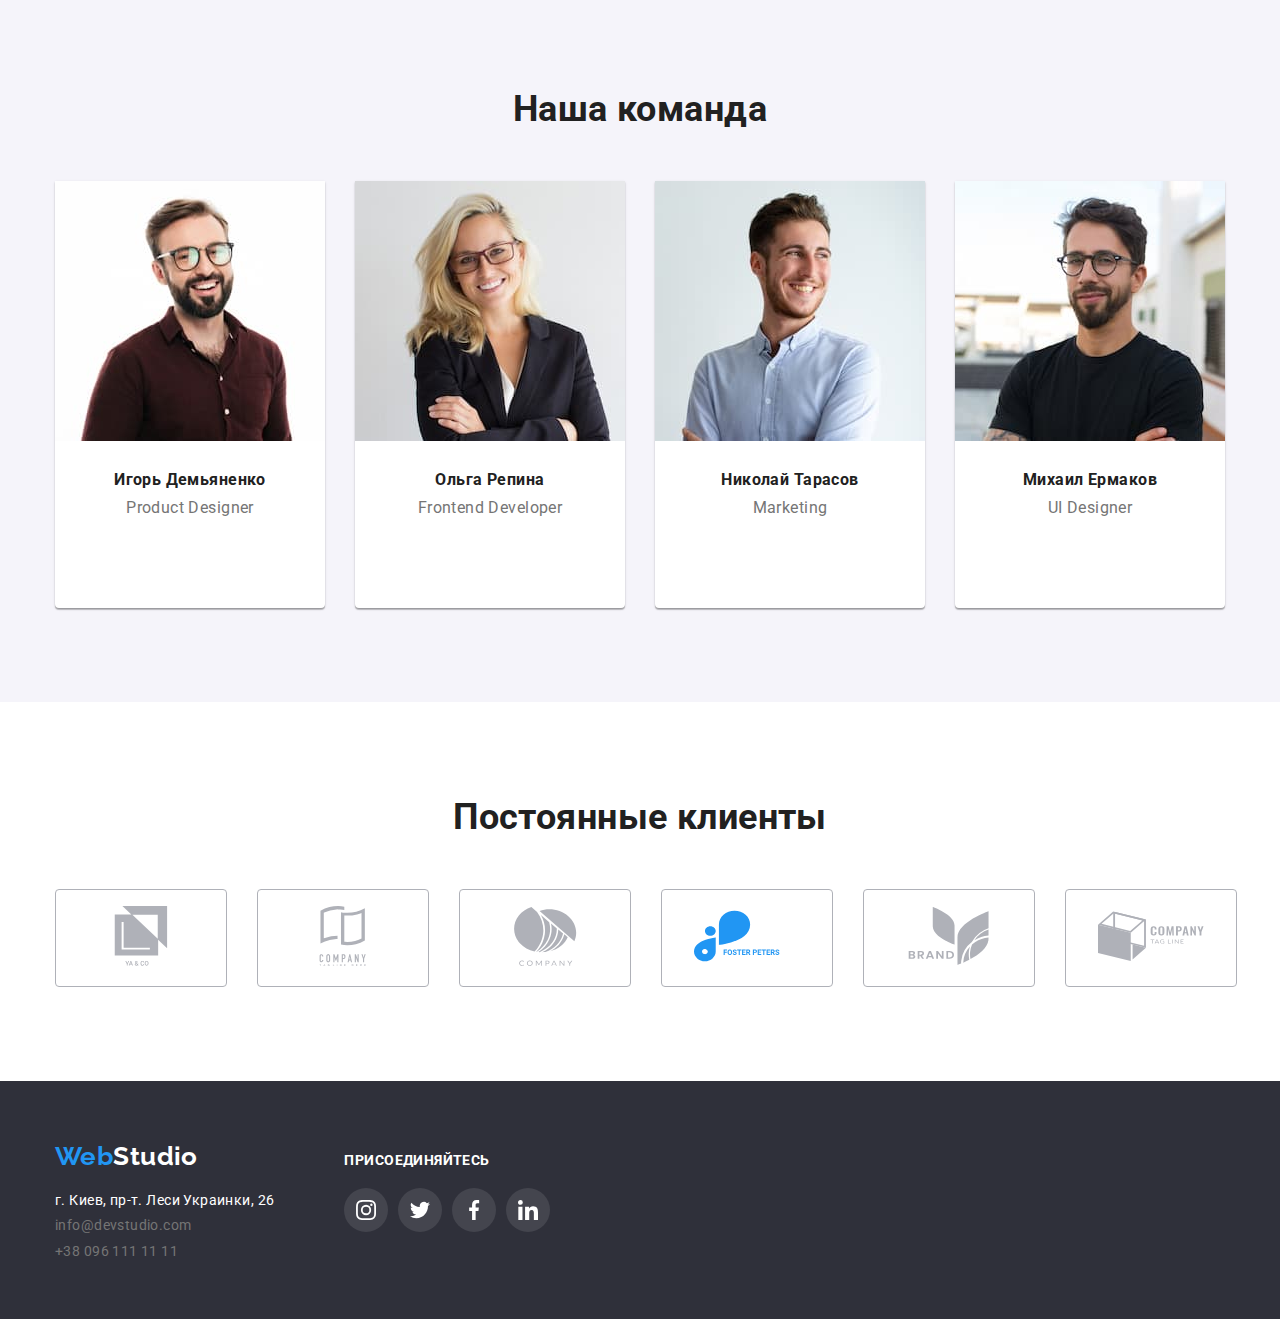
==== commit a84d49b3: "Add files via upload" ====
--- a/index.html
+++ b/index.html
@@ -284,34 +284,46 @@
             <h2 class="section-title">Постоянные клиенты</h2>
             <ul class="customers">
                 <li class="customers-logo">
+                    <a href="regular-customer">
                     <svg class="customer" width="106" height="60">
                         <use href="./images/icons.svg#icon-customer1"></use>
                     </svg>
-                </li>
-                <li class="customers-logo">
+                    </a>
+                </li>
+                <li class="customers-logo">
+                    <a href="regular-customer">
                     <svg class="customer" width="106" height="60">
                         <use href="./images/icons.svg#icon-customer2"></use>
                     </svg>
-                </li>
-                <li class="customers-logo">
+                    </a>
+                </li>
+                <li class="customers-logo">
+                    <a href="regular-customer">
                     <svg class="customer" width="106" height="60">
                         <use href="./images/icons.svg#icon-customer3"></use>
                     </svg>
-                </li>
-                <li class="customers-logo">
+                    </a>
+                </li>
+                <li class="customers-logo">
+                    <a href="regular-customer">
                     <svg class="customer" width="106" height="60">
                         <use href="./images/icons.svg#icon-customer4"></use>
                     </svg>
-                </li>
-                <li class="customers-logo">
+                    </a>
+                </li>
+                <li class="customers-logo">
+                    <a href="regular-customer">
                     <svg class="customer" width="106" height="60">
                         <use href="./images/icons.svg#icon-customer5"></use>
                     </svg>
-                </li>
-                <li class="customers-logo">
+                    </a>
+                </li>
+                <li class="customers-logo">
+                    <a href="regular-customer">
                     <svg class="customer" width="106" height="60">
                         <use href="./images/icons.svg#icon-customer6"></use>
                     </svg>
+                    </a>
                 </li>
             </ul>
             </section>
--- a/css/styles.css
+++ b/css/styles.css
@@ -66,7 +66,7 @@
   border-bottom: 1px solid #ececec;
 }
 .heading-list {
-  display: inline-flex;
+  display: flex;
   align-items: center;
   align-content: center;
   justify-content: space-between;
@@ -116,12 +116,19 @@
 .contacts-in-header {
   display: flex;
   justify-content: space-between;
-  margin-left: 331px;
   padding: 0px;
+  align-items: center;
 }
 .contact {
   color: var(--small-text-color);
   font-style: normal;
+  display: flex;
+  align-items: center;
+  fill: var(--small-text-color);
+}
+.contact:hover,
+.contact:focus {
+  fill: var(--logo-secondary-color);
 }
 .contact-first {
   margin: 0px 50px 0px 0px;
@@ -132,21 +139,15 @@
 .contact-info {
   display: flex;
 }
+
 .contact-adress {
   color: var(--background-color);
   font-style: normal;
 }
-/* .contact::before {
-  content: ' '
-  ;
-} */
 .contacts-icon {
-  fill: var(--small-text-color);
-}
-.contacts-icon:hover,
-.contacts-icon:focus {
-  fill: var(--logo-secondary-color);
-}
+  padding-left: 10px;
+}
+
 /*=====main content portfolio=====*/
 .project-portfolio-navigation {
   display: flex;
@@ -373,6 +374,11 @@
   border-radius: 50%;
   padding: 12px;
   fill: var(--customer-logo);
+  display: flex;
+  align-items: center;
+  justify-content: center;
+  width: 44px;
+  height: 44px;
 }
 .link-icon:hover,
 .link-icon:focus {
@@ -388,9 +394,18 @@
 }
 .customers-logo {
   margin-left: 30px;
-  border: 1px solid var(--customer-logo);
   box-sizing: border-box;
   border-radius: 4px;
+}
+.regular-customer {
+  fill: var(--customer-logo);
+}
+.customers-logo {
+  border: 1px solid var(--customer-logo);
+}
+.regular-customer:hover,
+.regular-customer:focus {
+  fill: var(--logo-secondary-color);
 }
 .customers-logo:focus,
 .customers-logo:hover {
@@ -429,9 +444,9 @@
 }
 .container-footer {
   display: flex;
+  align-items: baseline;
 }
 .footer-social-networks {
-  padding-top: 12px;
   padding-left: 70px;
 }
 .footer-social-networks-title {
@@ -445,6 +460,11 @@
   color: var(--background-color);
   border-radius: 50%;
   padding: 12px;
+  display: flex;
+  align-items: center;
+  justify-content: center;
+  width: 44px;
+  height: 44px;
 }
 .social-network-icon:hover,
 .social-network-icon:focus {
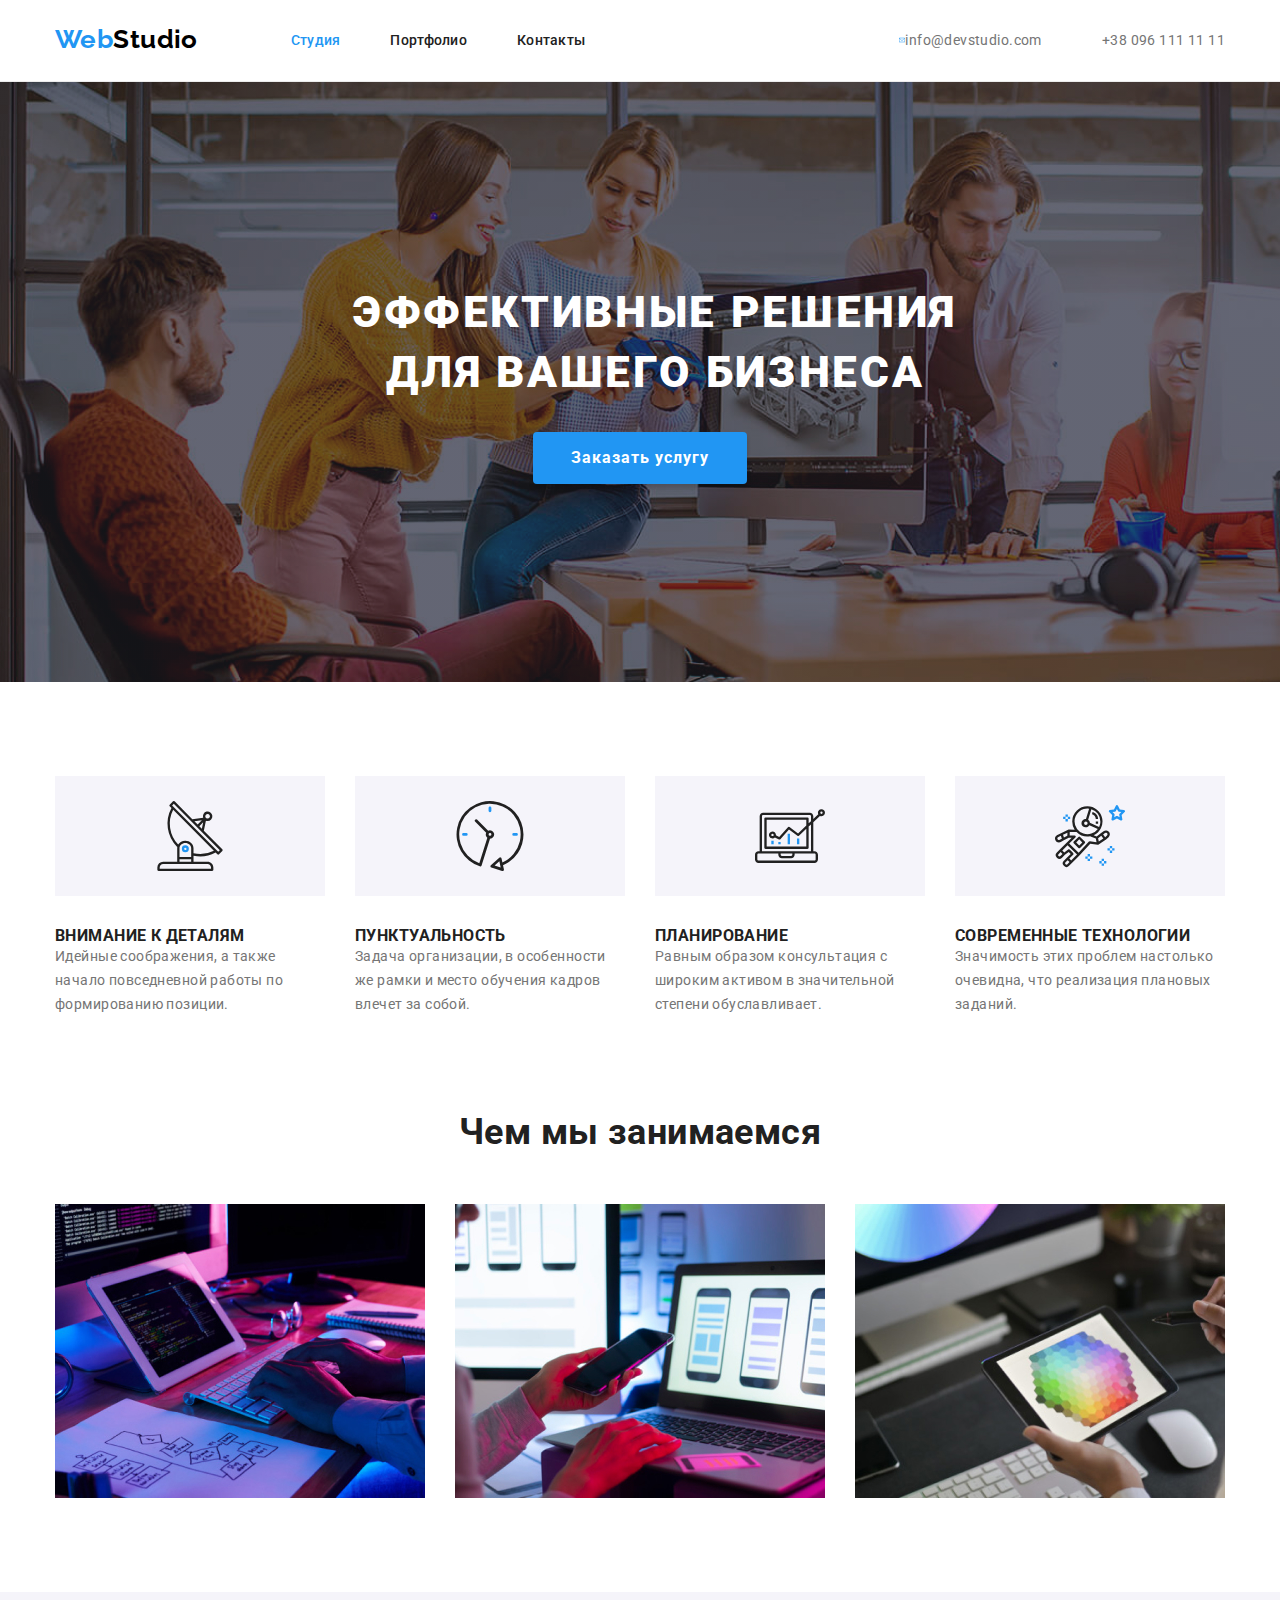
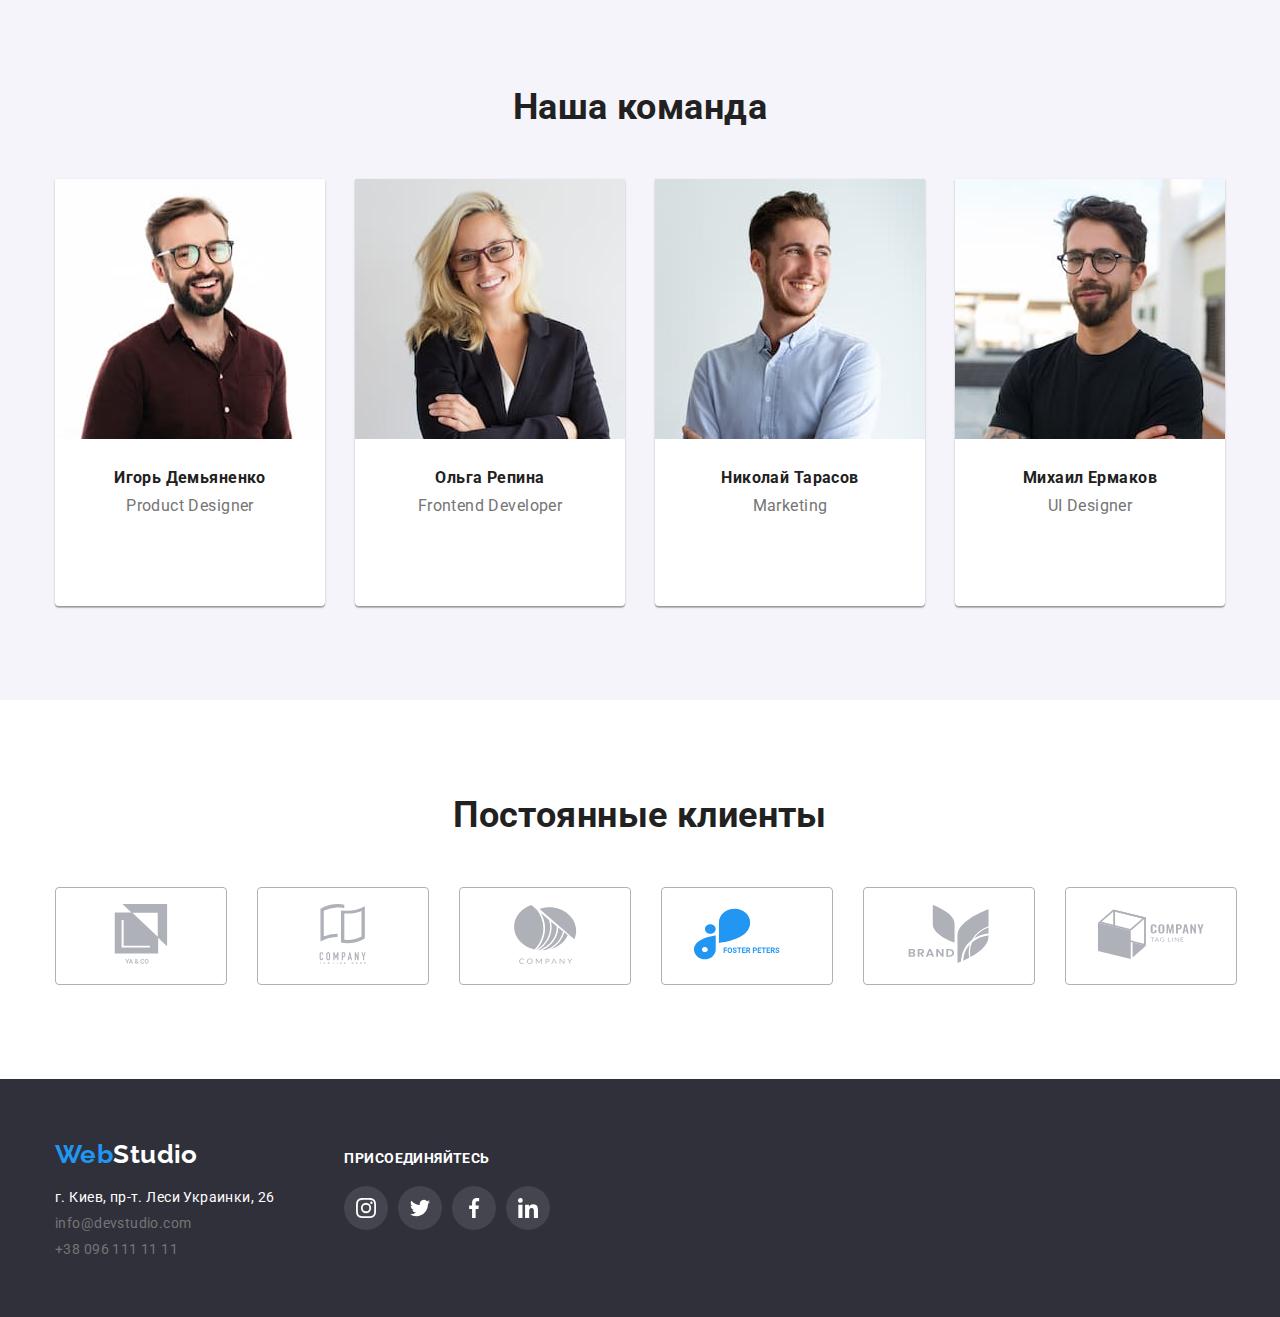
==== commit b0504b64: "Add files via upload" ====
--- a/index.html
+++ b/index.html
@@ -52,7 +52,7 @@
         <!--main content-->
         <main>
             <!--header block-->
-            <section class="section main-page-title">
+            <section class="main-page-title">
             <div class="container">                
                 <h1 class="main-title">ЭФФЕКТИВНЫЕ РЕШЕНИЯ ДЛЯ ВАШЕГО БИЗНЕСА</h1>
                 <button class="order-button" type="button"><span class="button-text">Заказать услугу</span></button>
--- a/css/styles.css
+++ b/css/styles.css
@@ -105,6 +105,7 @@
 .navigation {
   letter-spacing: 0.02em;
   color: var(--primary-color);
+  font-weight: 500;
 }
 .navigation:hover {
   color: var(--logo-secondary-color);
@@ -126,18 +127,16 @@
   align-items: center;
   fill: var(--small-text-color);
 }
-.contact:hover,
-.contact:focus {
+.contact-info {
+  display: flex;
+  fill: var(--small-text-color);
+}
+.contact-info:hover,
+.contact-info:focus {
   fill: var(--logo-secondary-color);
 }
 .contact-first {
   margin: 0px 50px 0px 0px;
-}
-.contact:hover {
-  color: var(--logo-secondary-color);
-}
-.contact-info {
-  display: flex;
 }
 
 .contact-adress {
@@ -203,9 +202,9 @@
   width: 370px;
   margin: 15px 0px 15px 30px;
 }
-
-.project-sample:hover,
-.project-sample:focus {
+.project-border:hover,
+.project-border:focus {
+  display: block;
   box-shadow: 1px 4px 6px 0px rgba(0, 0, 0, 0.16), 0px 4px 4px 0px rgba(0, 0, 0, 0.06),
     0px 1px 1px 0px rgba(0, 0, 0, 0.12);
 }
@@ -240,10 +239,13 @@
   background: var(--footer-background);
   align-items: center;
   padding: 200px 0px;
-  background-image: url(./images/header.jpg)
-    linear-gradient(rgba(47, 48, 58, 0.4), rgba(47, 48, 58, 0.4));
+  background-image: linear-gradient(rgba(47, 48, 58, 0.4), rgba(47, 48, 58, 0.4)),
+    url(../images/header.jpg);
   background-repeat: no-repeat;
   background-size: cover;
+  max-width: 1600px;
+  margin: 0px auto;
+  height: 600px;
 }
 .main-title {
   font-size: 44px;
@@ -366,6 +368,12 @@
 }
 .social-link {
   margin-left: 10px;
+  fill: var(--customer-logo);
+}
+.social-link:hover,
+.social-link:focus {
+  background: var(--logo-secondary-color);
+  fill: var(--background-color);
 }
 .social-link:first-child {
   margin-left: 0px;
@@ -373,19 +381,13 @@
 .link-icon {
   border-radius: 50%;
   padding: 12px;
-  fill: var(--customer-logo);
   display: flex;
   align-items: center;
   justify-content: center;
   width: 44px;
   height: 44px;
 }
-.link-icon:hover,
-.link-icon:focus {
-  background: var(--logo-secondary-color);
-  fill: var(--background-color);
-  border-radius: 50%;
-}
+
 /* =========customers section ========*/
 .customers {
   display: flex;
@@ -396,19 +398,12 @@
   margin-left: 30px;
   box-sizing: border-box;
   border-radius: 4px;
-}
-.regular-customer {
+  border: 1px solid var(--customer-logo);
   fill: var(--customer-logo);
 }
-.customers-logo {
-  border: 1px solid var(--customer-logo);
-}
-.regular-customer:hover,
-.regular-customer:focus {
+.customers-logo:hover,
+.customers-logo:focus {
   fill: var(--logo-secondary-color);
-}
-.customers-logo:focus,
-.customers-logo:hover {
   border: 1px solid var(--logo-secondary-color);
 }
 .customers-logo:first-child {
